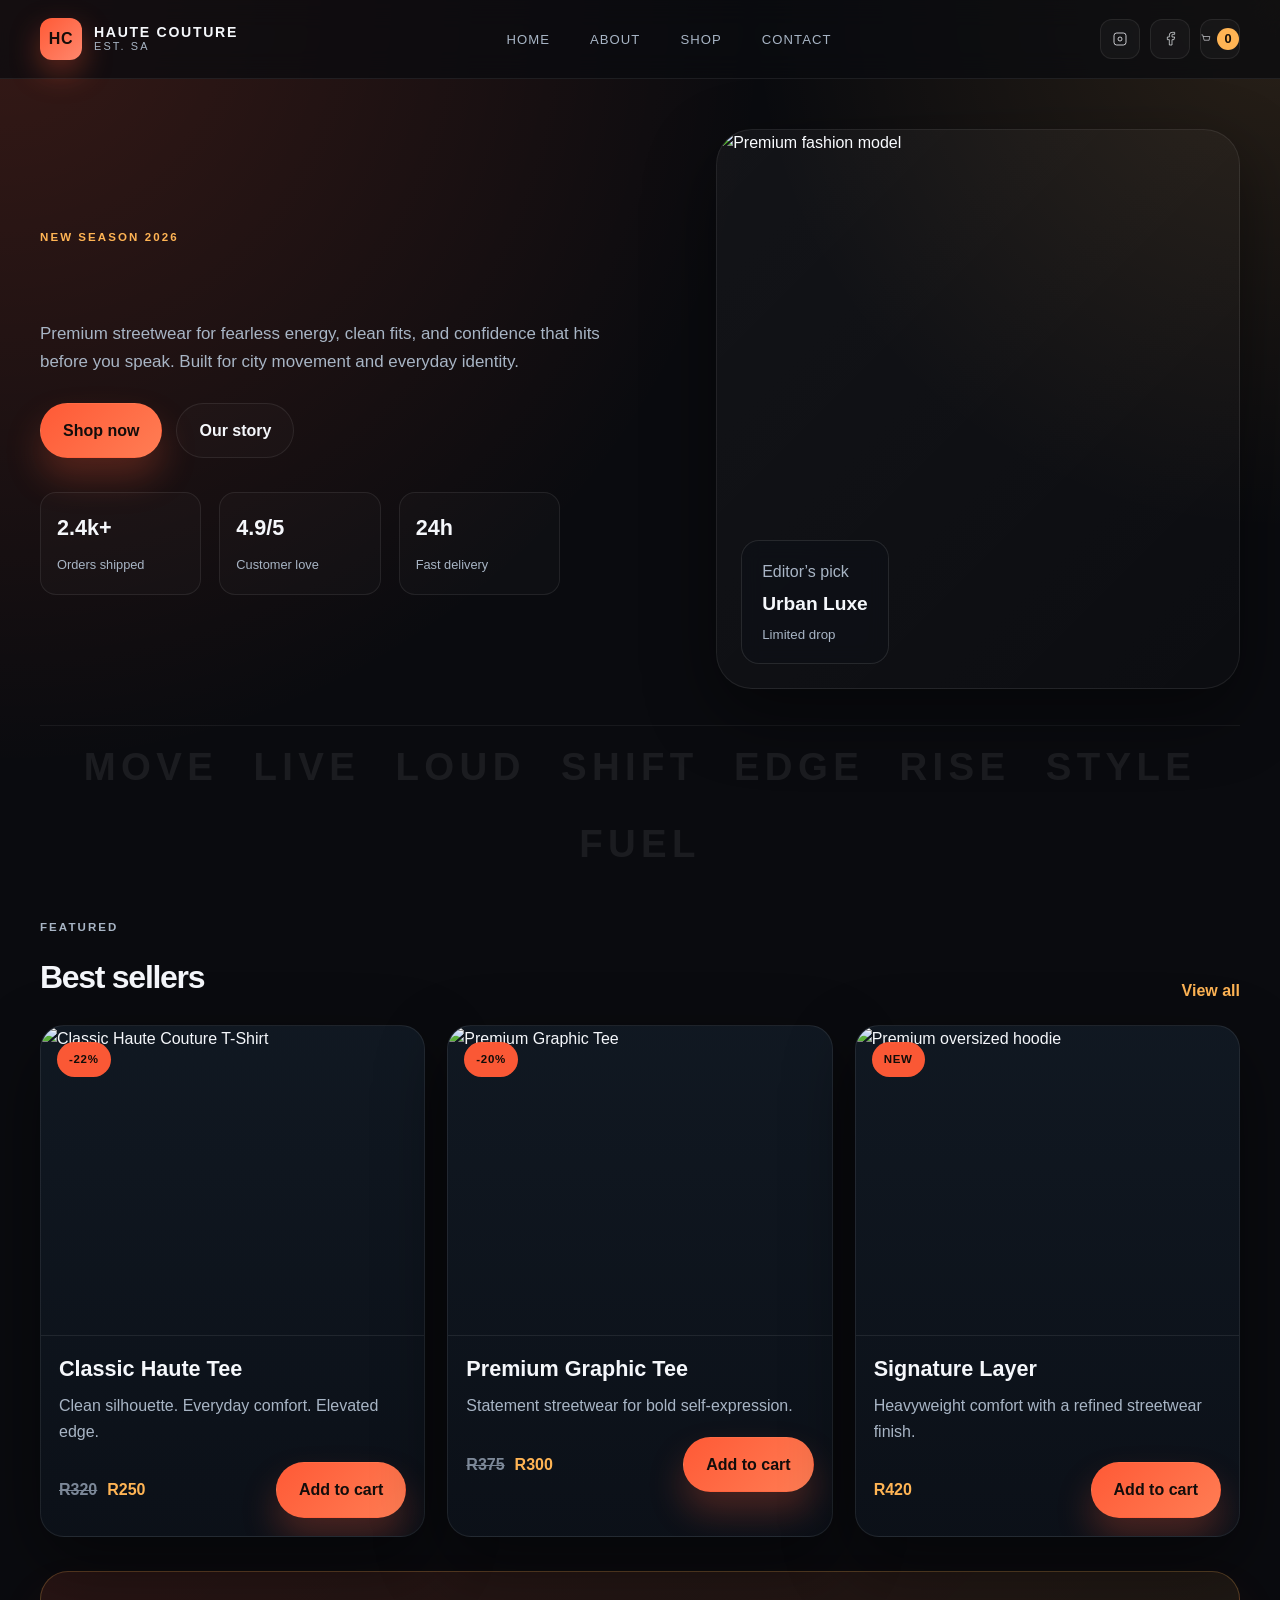
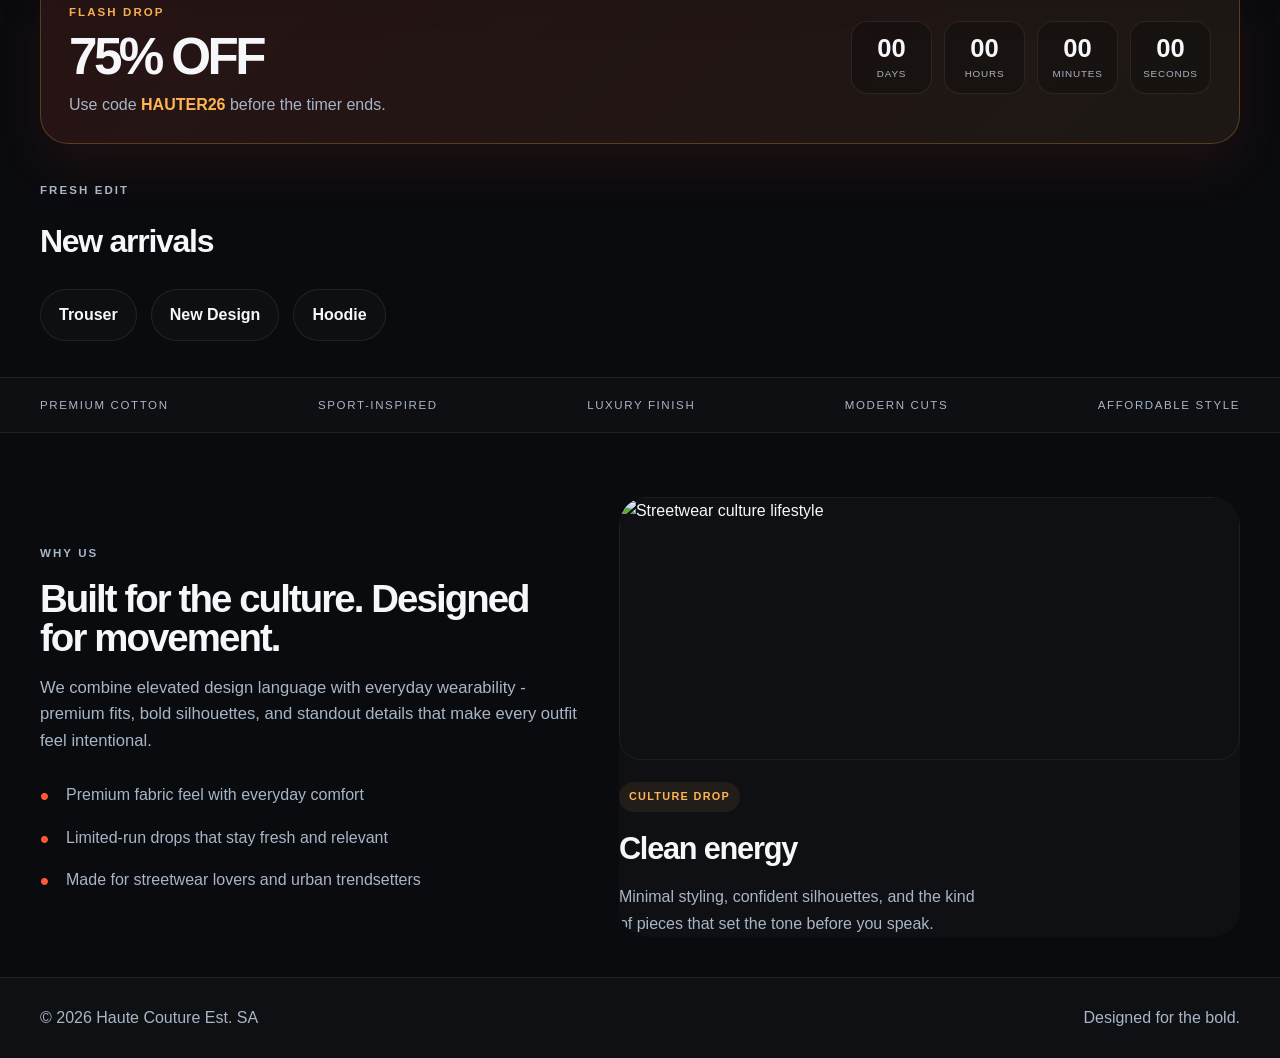
==== index.html @ 4fd44289 "Add files via upload" ====
<!DOCTYPE html>
<html lang="en">
<head>
    <meta charset="UTF-8">
    <meta name="viewport" content="width=device-width, initial-scale=1.0">
    <title>Haute Couture Est. SA | Premium Streetwear</title>
    <link rel="stylesheet" href="style.css">
</head>
<body>
    <header class="site-header">
        <div class="container header-row">
            <div class="logo-wrap" aria-label="Haute Couture Est SA home">
                <span class="logo-mark">HC</span>
                <div>
                    <strong>HAUTE COUTURE</strong>
                    <small>EST. SA</small>
                </div>
            </div>

            <nav class="main-nav" aria-label="Main navigation">
                <a href="index.html">Home</a>
                <a href="about.html">About</a>
                <a href="product.html">Shop</a>
                <a href="contact.html">Contact</a>
            </nav>

            <div class="nav-icons">
                <a class="icon-btn" href="#" aria-label="Instagram">
                    <svg viewBox="0 0 24 24" fill="none" xmlns="http://www.w3.org/2000/svg"><rect x="3" y="3" width="18" height="18" rx="4" stroke="currentColor" stroke-width="1.2"/><circle cx="12" cy="12" r="3" stroke="currentColor" stroke-width="1.2"/></svg>
                </a>
                <a class="icon-btn" href="#" aria-label="Facebook">
                    <svg viewBox="0 0 24 24" fill="none" xmlns="http://www.w3.org/2000/svg"><path d="M18 2h-3a4 4 0 0 0-4 4v3H8v4h3v8h4v-8h3l1-4h-4V6a1 1 0 0 1 1-1h3V2z" stroke="currentColor" stroke-width="1" fill="none"/></svg>
                </a>
                <a class="icon-btn" href="cart.html" id="cart-btn" aria-label="Cart">
                    <svg viewBox="0 0 24 24" fill="none" xmlns="http://www.w3.org/2000/svg"><path d="M6 6h15l-1.5 9h-12L4 2H2" stroke="currentColor" stroke-width="1.4" stroke-linecap="round" stroke-linejoin="round"/></svg>
                    <span id="cart-count">0</span>
                </a>
            </div>
        </div>
    </header>

    <main>
        <section class="hero container">
            <div class="hero-copy">
                <span class="eyebrow">NEW SEASON 2026</span>
                <h1 class="hero-headline" aria-live="polite">
                    <span id="hero-slogan" class="headline-slogan"></span>
                </h1>
                <p>
                    Premium streetwear for fearless energy, clean fits, and confidence that hits before you speak.
                    Built for city movement and everyday identity.
                </p>
                <div class="hero-actions">
                    <a class="primary-btn" href="product.html">Shop now</a>
                    <a class="secondary-btn" href="about.html">Our story</a>
                </div>
                <div class="hero-stats">
                    <div><strong>2.4k+</strong><span>Orders shipped</span></div>
                    <div><strong>4.9/5</strong><span>Customer love</span></div>
                    <div><strong>24h</strong><span>Fast delivery</span></div>
                </div>
            </div>

            <div class="hero-visual">
                <div class="floating-card">
                    <span>Editor’s pick</span>
                    <strong>Urban Luxe</strong>
                    <small>Limited drop</small>
                </div>
                <img src="images/nkuna.jpeg" alt="Premium fashion model">
            </div>
        </section>

        <section class="scroll-words container" aria-label="Brand movement words">
            <div class="scroll-words-track">
                <span>MOVE</span>
                <span>LIVE</span>
                <span>LOUD</span>
                <span>SHIFT</span>
                <span>EDGE</span>
                <span>RISE</span>
                <span>STYLE</span>
                <span>FUEL</span>
            </div>
        </section>

        <section class="container section-block">
            <div class="section-head">
                <div>
                    <span class="eyebrow muted">Featured</span>
                    <h2>Best sellers</h2>
                </div>
                <a href="product.html" class="text-link">View all</a>
            </div>

            <div class="product-grid">
                <article class="product-card">
                    <span class="product-badge">-22%</span>
                    <img src="images/deep.jpeg" alt="Classic Haute Couture T-Shirt">
                    <div class="product-info">
                        <h3>Classic Haute Tee</h3>
                        <p>Clean silhouette. Everyday comfort. Elevated edge.</p>
                        <div class="product-bottom">
                            <div class="price-wrap">
                                <span class="original">R320</span>
                                <span class="sale">R250</span>
                            </div>
                            <button class="btn add-to-cart" type="button" data-name="Classic T-Shirt" data-price="250" data-image="images/deep.jpeg">Add to cart</button>
                        </div>
                    </div>
                </article>

                <article class="product-card">
                    <span class="product-badge">-20%</span>
                    <img src="images/tshirt1.jpeg" alt="Premium Graphic Tee">
                    <div class="product-info">
                        <h3>Premium Graphic Tee</h3>
                        <p>Statement streetwear for bold self-expression.</p>
                        <div class="product-bottom">
                            <div class="price-wrap">
                                <span class="original">R375</span>
                                <span class="sale">R300</span>
                            </div>
                            <button class="btn add-to-cart" type="button" data-name="Premium Graphic Tee" data-price="300" data-image="images/tshirt1.jpeg">Add to cart</button>
                        </div>
                    </div>
                </article>

                <article class="product-card">
                    <span class="product-badge">New</span>
                    <img src="images/nkuna.jpeg" alt="Premium oversized hoodie">
                    <div class="product-info">
                        <h3>Signature Layer</h3>
                        <p>Heavyweight comfort with a refined streetwear finish.</p>
                        <div class="product-bottom">
                            <div class="price-wrap">
                                <span class="sale">R420</span>
                            </div>
                            <button class="btn add-to-cart" type="button" data-name="Signature Layer" data-price="420" data-image="images/nkuna.jpeg">Add to cart</button>
                        </div>
                    </div>
                </article>
            </div>
        </section>

        <section class="promo-banner container" aria-label="Flash sale promotion">
            <div class="promo-inner">
                <div class="promo-copy">
                    <span class="eyebrow promo-label">Flash drop</span>
                    <h2>75% OFF</h2>
                    <p>Use code <strong>HAUTER26</strong> before the timer ends.</p>
                </div>

                <div class="promo-timer" aria-live="polite">
                    <div><span id="promo-days">00</span><small>Days</small></div>
                    <div><span id="promo-hours">00</span><small>Hours</small></div>
                    <div><span id="promo-minutes">00</span><small>Minutes</small></div>
                    <div><span id="promo-seconds">00</span><small>Seconds</small></div>
                </div>
            </div>
        </section>

        <section class="container home-feature-section">
            <div class="section-head">
                <div>
                    <span class="eyebrow muted">Fresh edit</span>
                    <h2>New arrivals</h2>
                </div>
            </div>

            <div class="home-feature-list" aria-label="New collection products">
                <span>Trouser</span>
                <span>New Design</span>
                <span>Hoodie</span>
            </div>
        </section>

        <section class="brand-strip">
            <div class="container brand-strip-inner">
                <span>Premium cotton</span>
                <span>Sport-inspired</span>
                <span>Luxury finish</span>
                <span>Modern cuts</span>
                <span>Affordable style</span>
            </div>
        </section>

        <section class="container story-section">
            <div class="story-copy">
                <span class="eyebrow muted">Why us</span>
                <h2>Built for the culture. Designed for movement.</h2>
                <p>
                    We combine elevated design language with everyday wearability - premium fits, bold silhouettes,
                    and standout details that make every outfit feel intentional.
                </p>
                <ul class="feature-list">
                    <li>Premium fabric feel with everyday comfort</li>
                    <li>Limited-run drops that stay fresh and relevant</li>
                    <li>Made for streetwear lovers and urban trendsetters</li>
                </ul>
            </div>

            <div class="story-cards culture-slider" aria-live="polite">
                <div class="culture-slide active">
                    <div class="culture-image">
                        <img src="images/deep.jpeg" alt="Streetwear culture lifestyle">
                    </div>
                    <div class="culture-copy">
                        <span class="slide-tag">Culture drop</span>
                        <h3>Clean energy</h3>
                        <p>Minimal styling, confident silhouettes, and the kind of pieces that set the tone before you speak.</p>
                    </div>
                </div>

                <div class="culture-slide">
                    <div class="culture-image">
                        <img src="images/tshirt1.jpeg" alt="Modern fitted sportswear outfit">
                    </div>
                    <div class="culture-copy">
                        <span class="slide-tag">Movement</span>
                        <h3>Built to move</h3>
                        <p>Comfort-first fits created for the pace of city life, everyday routines, and late-night energy.</p>
                    </div>
                </div>

                <div class="culture-slide">
                    <div class="culture-image">
                        <img src="images/nkuna.jpeg" alt="Premium streetwear close-up">
                    </div>
                    <div class="culture-copy">
                        <span class="slide-tag">Luxury finish</span>
                        <h3>Made with intent</h3>
                        <p>Every detail is tuned for the people who want presence, quality, and standout style without compromise.</p>
                    </div>
                </div>
            </div>
        </section>
    </main>

    <footer class="site-footer">
        <div class="container footer-inner">
            <p>© 2026 Haute Couture Est. SA</p>
            <p>Designed for the bold.</p>
        </div>
    </footer>

    <script src="js/main.js"></script>
</body>
</html>
---- style.css ----
:root {
    --bg: #0a0b0f;
    --bg-soft: #121720;
    --panel: rgba(18, 23, 32, 0.92);
    --panel-strong: #171e2a;
    --card: #111923;
    --card-soft: #171f2c;
    --text: #f5f7fb;
    --muted: #a8b5c5;
    --accent: #ff5a36;
    --accent-2: #ffb454;
    --line: rgba(255, 255, 255, 0.08);
    --shadow: 0 25px 70px rgba(0, 0, 0, 0.45);
    --radius: 24px;
    --radius-sm: 16px;
}

* {
    box-sizing: border-box;
    margin: 0;
    padding: 0;
}

html {
    scroll-behavior: smooth;
}

body {
    font-family: "Segoe UI", Arial, sans-serif;
    background:
        radial-gradient(circle at top left, rgba(255, 90, 54, 0.18), transparent 26%),
        radial-gradient(circle at top right, rgba(255, 180, 84, 0.13), transparent 18%),
        var(--bg);
    color: var(--text);
    line-height: 1.6;
    overflow-x: hidden;
}

img {
    display: block;
    max-width: 100%;
}

a {
    color: inherit;
    text-decoration: none;
}

button, input, textarea, select {
    font: inherit;
}

.container {
    width: min(1200px, calc(100% - 32px));
    margin: 0 auto;
}

.site-header {
    position: sticky;
    top: 0;
    z-index: 10;
    background: rgba(10, 11, 15, 0.75);
    backdrop-filter: blur(14px);
    border-bottom: 1px solid var(--line);
}

.header-row {
    display: flex;
    align-items: center;
    justify-content: space-between;
    gap: 18px;
    min-height: 78px;
}

.logo-wrap {
    display: flex;
    align-items: center;
    gap: 12px;
}

.logo-mark {
    display: grid;
    place-items: center;
    width: 42px;
    height: 42px;
    border-radius: 12px;
    background: linear-gradient(135deg, var(--accent), #ff876d);
    color: #170d09;
    font-weight: 900;
    letter-spacing: 0.05em;
    box-shadow: 0 12px 30px rgba(255, 90, 54, 0.35);
}

.logo-wrap strong,
.logo-wrap small {
    display: block;
    line-height: 1.1;
}

.logo-wrap strong {
    font-size: 0.88rem;
    letter-spacing: 0.12em;
}

.logo-wrap small {
    color: var(--muted);
    font-size: 0.68rem;
    letter-spacing: 0.2em;
}

.main-nav {
    display: flex;
    align-items: center;
    gap: 12px;
    flex-wrap: wrap;
}

.main-nav a {
    padding: 10px 14px;
    font-size: 0.82rem;
    text-transform: uppercase;
    letter-spacing: 0.08em;
    color: var(--muted);
    transition: 0.2s ease;
}

.main-nav a:hover {
    color: var(--text);
    background: rgba(255, 255, 255, 0.03);
    border-radius: 999px;
}

.nav-icons {
    display: flex;
    align-items: center;
    gap: 10px;
}

.icon-btn {
    display: inline-flex;
    align-items: center;
    justify-content: center;
    width: 40px;
    height: 40px;
    border-radius: 12px;
    background: rgba(255, 255, 255, 0.03);
    border: 1px solid var(--line);
    color: var(--text);
    transition: transform 0.2s ease, border-color 0.2s ease;
}

.icon-btn svg {
    width: 16px;
    height: 16px;
}

.icon-btn:hover {
    border-color: rgba(255, 90, 54, 0.4);
    transform: translateY(-1px);
}

#cart-count {
    margin-left: 6px;
    font-weight: 800;
    font-size: 0.8rem;
    color: #120d0a;
    background: var(--accent-2);
    border-radius: 999px;
    min-width: 22px;
    height: 22px;
    display: inline-flex;
    align-items: center;
    justify-content: center;
    padding: 0 6px;
}

.hero {
    display: grid;
    grid-template-columns: 1.1fr 0.9fr;
    align-items: center;
    gap: 36px;
    padding-top: 50px;
    padding-bottom: 30px;
}

.eyebrow {
    display: inline-block;
    font-size: 0.72rem;
    letter-spacing: 0.18em;
    text-transform: uppercase;
    color: var(--accent-2);
    font-weight: 700;
    margin-bottom: 16px;
}

.hero-headline {
    margin-bottom: 20px;
}

.headline-slogan {
    display: inline-flex;
    flex-wrap: wrap;
    gap: 0.16em 0.28em;
    font-size: clamp(3rem, 4vw, 5rem);
    line-height: 0.9;
    letter-spacing: -0.06em;
}

.rotating-word {
    display: inline-block;
    opacity: 0;
    transform: rotate(7deg) translateY(16px);
    animation: headlineReveal 0.7s cubic-bezier(.2, .8, .2, 1) forwards;
}

.rotating-word:nth-child(2) {
    animation-delay: 0.08s;
}

.rotating-word:nth-child(3) {
    animation-delay: 0.16s;
}

.word-vivid {
    color: var(--accent);
}

.word-bright {
    color: var(--text);
}

.word-warm {
    color: var(--accent-2);
}

.word-sky {
    color: #8ec5ff;
}

@keyframes headlineReveal {
    0% {
        opacity: 0;
        transform: rotate(10deg) translateY(18px) scale(0.96);
    }
    100% {
        opacity: 1;
        transform: rotate(0deg) translateY(0) scale(1);
    }
}

.hero-copy p {
    max-width: 560px;
    color: var(--muted);
    font-size: 1.06rem;
}

.hero-actions {
    display: flex;
    gap: 14px;
    flex-wrap: wrap;
    margin-top: 28px;
}

.primary-btn, .secondary-btn, .btn {
    display: inline-flex;
    align-items: center;
    justify-content: center;
    gap: 8px;
    padding: 14px 22px;
    font-weight: 800;
    border-radius: 999px;
    border: 1px solid transparent;
    transition: 0.2s ease;
    cursor: pointer;
}

.primary-btn, .btn {
    background: linear-gradient(135deg, var(--accent), #ff7d54);
    color: #130d0b;
    box-shadow: 0 20px 35px rgba(255, 90, 54, 0.25);
}

.primary-btn:hover, .btn:hover {
    transform: translateY(-1px);
    box-shadow: 0 24px 40px rgba(255, 90, 54, 0.32);
}

.secondary-btn {
    background: rgba(255, 255, 255, 0.02);
    border-color: var(--line);
    color: var(--text);
}

.secondary-btn:hover {
    border-color: rgba(255, 255, 255, 0.18);
}

.hero-stats {
    display: grid;
    grid-template-columns: repeat(3, minmax(0, 1fr));
    gap: 18px;
    margin-top: 34px;
    max-width: 520px;
}

.hero-stats div {
    background: rgba(255, 255, 255, 0.02);
    border: 1px solid var(--line);
    border-radius: var(--radius-sm);
    padding: 18px 16px;
}

.hero-stats strong {
    display: block;
    font-size: 1.35rem;
    margin-bottom: 5px;
}

.hero-stats span {
    color: var(--muted);
    font-size: 0.8rem;
}

.hero-visual {
    position: relative;
    min-height: 560px;
    border-radius: 36px;
    overflow: hidden;
    border: 1px solid var(--line);
    background: linear-gradient(135deg, rgba(255, 255, 255, 0.04), rgba(255, 255, 255, 0.01));
    box-shadow: var(--shadow);
}

.hero-visual img {
    width: 100%;
    height: 100%;
    object-fit: cover;
    filter: saturate(1.05) contrast(1.04);
}

.floating-card {
    position: absolute;
    left: 24px;
    bottom: 24px;
    z-index: 2;
    display: grid;
    gap: 4px;
    padding: 18px 20px;
    border-radius: 18px;
    background: rgba(14, 17, 22, 0.7);
    backdrop-filter: blur(10px);
    border: 1px solid rgba(255, 255, 255, 0.1);
}

.floating-card span,
.floating-card small {
    color: var(--muted);
}

.floating-card strong {
    font-size: 1.2rem;
}

.scroll-words {
    padding-top: 6px;
    padding-bottom: 10px;
}

.scroll-words-track {
    display: flex;
    align-items: center;
    justify-content: center;
    flex-wrap: wrap;
    gap: 1rem 2.2rem;
    padding: 10px 0 0;
    border-top: 1px solid rgba(255, 255, 255, 0.06);
}

.scroll-words-track span {
    display: inline-block;
    font-size: clamp(1.7rem, 3vw, 3.6rem);
    font-weight: 900;
    letter-spacing: 0.14em;
    text-transform: uppercase;
    color: rgba(255, 255, 255, 0.18);
    transform: translateY(var(--shift, 0px)) rotate(var(--angle, 0deg));
    transition: transform 0.2s ease, color 0.2s ease, opacity 0.2s ease;
    opacity: 0.4;
}

.scroll-words-track span.is-active {
    color: var(--accent-2);
    opacity: 1;
}

.promo-banner {
    padding-top: 24px;
}

.promo-inner {
    display: flex;
    align-items: center;
    justify-content: space-between;
    gap: 22px;
    padding: 26px 28px;
    border: 1px solid rgba(255, 180, 84, 0.25);
    border-radius: 28px;
    background: linear-gradient(135deg, rgba(255, 90, 54, 0.12), rgba(255, 180, 84, 0.08));
    box-shadow: 0 24px 50px rgba(255, 90, 54, 0.08);
}

.promo-label {
    margin-bottom: 12px;
}

.promo-copy {
    flex: 1;
}

.promo-copy h2 {
    font-size: clamp(2.2rem, 4vw, 4rem);
    letter-spacing: -0.07em;
    line-height: 0.95;
    margin-bottom: 10px;
}

.promo-copy p {
    color: var(--muted);
    font-size: 1rem;
}

.promo-copy strong {
    color: var(--accent-2);
}

.promo-timer {
    display: grid;
    grid-template-columns: repeat(4, minmax(62px, 1fr));
    gap: 12px;
    min-width: min(100%, 360px);
}

.promo-timer div {
    display: grid;
    gap: 4px;
    justify-items: center;
    padding: 14px 10px 12px;
    border-radius: 16px;
    border: 1px solid rgba(255, 255, 255, 0.08);
    background: rgba(10, 11, 15, 0.32);
}

.promo-timer span {
    font-size: clamp(1.6rem, 2vw, 2.4rem);
    font-weight: 900;
    line-height: 1;
}

.promo-timer small {
    color: var(--muted);
    text-transform: uppercase;
    letter-spacing: 0.08em;
    font-size: 0.62rem;
}

.home-feature-section {
    padding-top: 32px;
    padding-bottom: 10px;
}

.home-feature-list {
    display: flex;
    flex-wrap: wrap;
    gap: 14px;
}

.home-feature-list span {
    display: inline-flex;
    align-items: center;
    justify-content: center;
    padding: 12px 18px;
    border-radius: 999px;
    border: 1px solid var(--line);
    background: rgba(255, 255, 255, 0.02);
    color: var(--text);
    font-weight: 700;
}

.section-block {
    padding-top: 28px;
    padding-bottom: 10px;
}

.section-head {
    display: flex;
    justify-content: space-between;
    align-items: end;
    gap: 18px;
    margin-bottom: 22px;
}

.section-head h2 {
    font-size: clamp(2rem, 2vw, 2.6rem);
    letter-spacing: -0.04em;
}

.text-link {
    color: var(--accent-2);
    font-weight: 700;
}

.product-grid {
    display: grid;
    grid-template-columns: repeat(3, minmax(0, 1fr));
    gap: 22px;
}

.product-card {
    position: relative;
    display: flex;
    flex-direction: column;
    gap: 16px;
    background: linear-gradient(180deg, rgba(17, 25, 35, 0.96), rgba(12, 17, 25, 0.96));
    border: 1px solid var(--line);
    border-radius: 24px;
    overflow: hidden;
    box-shadow: var(--shadow);
    transition: transform 0.18s ease, box-shadow 0.18s ease, border-color 0.18s ease;
    cursor: pointer;
}

.product-card:hover {
    border-color: rgba(255, 180, 84, 0.4);
    box-shadow: 0 28px 58px rgba(0, 0, 0, 0.52);
}

.product-card.is-shaking {
    animation: productShake 0.42s ease-in-out 1;
}

@keyframes productShake {
    0%, 100% { transform: translate3d(0, 0, 0) rotate(0deg); }
    20% { transform: translate3d(-2px, 1px, 0) rotate(-0.8deg); }
    40% { transform: translate3d(2px, -2px, 0) rotate(0.8deg); }
    60% { transform: translate3d(-1px, 2px, 0) rotate(-0.6deg); }
    80% { transform: translate3d(1px, -1px, 0) rotate(0.4deg); }
}

.product-card img {
    width: 100%;
    height: 310px;
    object-fit: cover;
    border-bottom: 1px solid var(--line);
    transition: transform 0.32s ease, filter 0.32s ease, opacity 0.32s ease;
    user-select: none;
}

.product-card img:hover {
    filter: saturate(1.18) contrast(1.06);
}

.product-card.is-expanded img {
    transform: scale(1.08);
}

.product-badge {
    position: absolute;
    top: 16px;
    left: 16px;
    padding: 8px 12px;
    border-radius: 999px;
    background: rgba(255, 90, 54, 0.98);
    color: #120d09;
    font-size: 0.72rem;
    font-weight: 900;
    letter-spacing: 0.06em;
    text-transform: uppercase;
}

.product-info {
    padding: 0 18px 18px;
}

.product-info h3 {
    font-size: 1.35rem;
    margin-bottom: 6px;
}

.product-info p {
    color: var(--muted);
    margin-bottom: 18px;
}

.product-bottom {
    display: flex;
    justify-content: space-between;
    align-items: center;
    gap: 12px;
}

.price-wrap {
    display: flex;
    align-items: center;
    gap: 10px;
    font-weight: 800;
}

.original {
    color: #7c8898;
    text-decoration: line-through;
}

.sale {
    color: var(--accent-2);
}

.brand-strip {
    margin-top: 26px;
    padding: 18px 0;
    border-top: 1px solid var(--line);
    border-bottom: 1px solid var(--line);
    background: rgba(255, 255, 255, 0.015);
}

.brand-strip-inner {
    display: flex;
    justify-content: space-between;
    gap: 20px;
    flex-wrap: wrap;
    color: var(--muted);
    text-transform: uppercase;
    letter-spacing: 0.14em;
    font-size: 0.72rem;
}

.story-section {
    display: grid;
    grid-template-columns: 1.02fr 1.18fr;
    gap: 42px;
    align-items: center;
    padding-top: 64px;
    padding-bottom: 40px;
}

.story-copy {
    max-width: 560px;
}

.image-lightbox {
    position: fixed;
    inset: 0;
    display: none;
    place-items: center;
    padding: 24px;
    background: rgba(5, 8, 12, 0.82);
    backdrop-filter: blur(10px);
    z-index: 120;
}

.image-lightbox.visible {
    display: grid;
}

.image-lightbox-inner {
    position: relative;
    display: grid;
    place-items: center;
    max-width: min(92vw, 1080px);
    max-height: 88vh;
}

.image-lightbox-inner img {
    max-width: 100%;
    max-height: 82vh;
    object-fit: contain;
    border-radius: 22px;
    border: 1px solid rgba(255, 255, 255, 0.12);
    box-shadow: 0 30px 80px rgba(0, 0, 0, 0.55);
    transform: scale(1.02);
}

.image-lightbox-close {
    position: absolute;
    top: -12px;
    right: -12px;
    width: 42px;
    height: 42px;
    border-radius: 50%;
    border: 1px solid rgba(255, 255, 255, 0.18);
    background: rgba(16, 19, 25, 0.9);
    color: var(--text);
    font-size: 1.25rem;
    cursor: pointer;
}

.story-copy h2 {
    font-size: clamp(2.3rem, 3vw, 3.6rem);
    line-height: 1.02;
    letter-spacing: -0.05em;
    margin-bottom: 18px;
}

.story-copy p {
    color: var(--muted);
    margin-bottom: 26px;
    font-size: 1.04rem;
}

.feature-list {
    list-style: none;
    display: grid;
    gap: 14px;
    color: var(--text);
}

.feature-list li {
    position: relative;
    padding: 0 0 0 26px;
    color: var(--muted);
    line-height: 1.8;
}

.feature-list li::before {
    content: "•";
    position: absolute;
    left: 0;
    top: 0;
    color: var(--accent);
    font-size: 1.6rem;
    line-height: 1.2;
}

.story-cards {
    position: relative;
    width: 100%;
    min-height: 440px;
    display: grid;
    align-items: stretch;
}

.culture-slider {
    position: relative;
    overflow: hidden;
    border-radius: 28px;
    background: transparent;
}

.culture-slide {
    position: absolute;
    inset: 0;
    opacity: 0;
    visibility: hidden;
    transform: translateX(32px);
    transition: opacity 0.55s ease, transform 0.55s ease, visibility 0.55s ease;
    display: grid;
    grid-template-rows: 1fr auto;
    border-radius: 28px;
    overflow: hidden;
    background: rgba(255, 255, 255, 0.02);
}

.culture-slide.active {
    opacity: 1;
    visibility: visible;
    transform: translateX(0);
}

.culture-image {
    min-height: 240px;
}

.culture-image img {
    width: 100%;
    height: 100%;
    min-height: 240px;
    object-fit: cover;
    border-radius: 22px;
    border: 1px solid rgba(255, 255, 255, 0.06);
}

.culture-copy {
    padding: 22px 0 0;
}

.slide-tag {
    display: inline-block;
    margin-bottom: 12px;
    padding: 6px 10px;
    border-radius: 999px;
    background: rgba(255, 180, 84, 0.08);
    color: var(--accent-2);
    text-transform: uppercase;
    letter-spacing: 0.12em;
    font-size: 0.68rem;
    font-weight: 800;
}

.culture-copy h3 {
    margin-bottom: 10px;
    font-size: clamp(1.7rem, 2.4vw, 2.2rem);
    letter-spacing: -0.04em;
}

.culture-copy p {
    color: var(--muted);
    max-width: 40ch;
    line-height: 1.7;
}

.site-footer {
    border-top: 1px solid var(--line);
    background: rgba(255, 255, 255, 0.02);
}

.footer-inner {
    display: flex;
    justify-content: space-between;
    align-items: center;
    gap: 12px;
    min-height: 80px;
    color: var(--muted);
}

/* Shared site styles for other pages */
header, main, footer {
    width: 100%;
}

.card {
    background: linear-gradient(180deg, rgba(17, 25, 35, 0.96), rgba(13, 18, 25, 0.96));
    border: 1px solid var(--line);
    border-radius: var(--radius);
    padding: 22px;
    box-shadow: var(--shadow);
}

.grid,
.about-grid,
.map-grid {
    display: grid;
    gap: 18px;
}

.about-item {
    display: flex;
    align-items: flex-start;
    gap: 18px;
}

.about-item img {
    width: 220px;
    height: 220px;
    object-fit: cover;
    border-radius: 18px;
}

.about-details h2 {
    margin-bottom: 10px;
}

.about-details p,
.about-details li,
.muted {
    color: var(--muted);
}

.store-table {
    width: 100%;
    border-collapse: collapse;
    margin-top: 20px;
    overflow: hidden;
    border-radius: 18px;
    background: rgba(255, 255, 255, 0.02);
}

.store-table th,
.store-table td {
    border-bottom: 1px solid var(--line);
    border-left: 1px solid var(--line);
    padding: 14px 12px;
    text-align: left;
}

.store-table th:first-child,
.store-table td:first-child {
    border-left: none;
}

.map-wrap {
    margin-top: 20px;
    border-radius: 20px;
    overflow: hidden;
    border: 1px solid var(--line);
}

.map-wrap iframe {
    width: 100%;
    height: 270px;
    border: 0;
    display: block;
}

input,
textarea,
select {
    width: 100%;
    padding: 12px 14px;
    border-radius: 12px;
    border: 1px solid var(--line);
    background: rgba(255, 255, 255, 0.02);
    color: var(--text);
}

label {
    display: inline-block;
    width: 100%;
    color: var(--muted);
    margin-bottom: 6px;
}

.checkout-form,
.cart-layout,
.summary-box,
.checkout-stack {
    display: grid;
    gap: 18px;
}

.checkout-stack {
    gap: 18px;
}

.cart-layout {
    grid-template-columns: 1.2fr 0.8fr;
    margin-top: 20px;
}

.checkout-stack {
    align-content: start;
}

.cart-item {
    display: flex;
    justify-content: space-between;
    align-items: center;
    gap: 12px;
    padding: 12px 14px;
    border-radius: 16px;
    background: rgba(255, 255, 255, 0.02);
    border: 1px solid var(--line);
}

.cart-item img {
    width: 42px;
    height: 42px;
    object-fit: cover;
    border-radius: 8px;
    flex-shrink: 0;
}

.cart-item-details {
    display: flex;
    align-items: center;
    gap: 10px;
}

.cart-item h4 {
    margin-bottom: 4px;
    font-size: 1rem;
}

.cart-item p {
    color: var(--accent-2);
    font-weight: 700;
}

.remove-item {
    background: transparent;
    color: var(--text);
    border: 1px solid var(--line);
    border-radius: 10px;
    padding: 8px 10px;
    cursor: pointer;
}

.summary-row {
    display: flex;
    justify-content: space-between;
    gap: 12px;
    padding: 10px 0;
    border-bottom: 1px solid var(--line);
    color: var(--muted);
}

.summary-row strong {
    color: var(--text);
}

.message {
    display: none;
    padding: 16px 18px;
    border-radius: 16px;
    margin-top: 12px;
    font-weight: 600;
}

.success-message {
    display: block;
    background: rgba(38, 201, 104, 0.12);
    color: #ddffe8;
    border: 1px solid rgba(38, 201, 104, 0.35);
}

.error-message {
    display: block;
    background: rgba(255, 90, 54, 0.12);
    color: #ffd9cf;
    border: 1px solid rgba(255, 90, 54, 0.35);
}

.payment-check {
    display: block;
    font-size: 2.3rem;
    line-height: 1;
    margin-bottom: 8px;
    color: #57df8a;
}

.order-summary {
    display: none;
    margin-top: 14px;
    padding: 14px 16px;
    border-radius: 14px;
    border: 1px solid var(--line);
    background: rgba(255, 255, 255, 0.02);
}

.order-summary.visible {
    display: block;
}

.order-summary h4 {
    margin-bottom: 8px;
}

.order-summary p {
    color: var(--muted);
    margin: 4px 0;
}

.empty-cart {
    color: var(--muted);
    padding: 10px 0;
}

@media (max-width: 980px) {
    .hero,
    .story-section,
    .cart-layout {
        grid-template-columns: 1fr;
    }

    .product-grid {
        grid-template-columns: repeat(2, minmax(0, 1fr));
    }
}

@media (max-width: 720px) {
    .header-row {
        flex-wrap: wrap;
        justify-content: center;
        padding: 18px 0;
    }

    .main-nav {
        justify-content: center;
    }

    .hero {
        padding-top: 26px;
    }

    .hero-stats {
        grid-template-columns: 1fr;
    }

    .product-grid {
        grid-template-columns: 1fr;
    }

    .section-head,
    .footer-inner {
        flex-direction: column;
        align-items: flex-start;
    }

    .brand-strip-inner {
        justify-content: center;
    }

    .about-item {
        flex-direction: column;
    }

    .about-item img {
        width: 100%;
        height: 280px;
    }
}

/* Cart and checkout styles */
.cart-layout {
    display: grid;
    grid-template-columns: 1fr;
    gap: 18px;
    margin-top: 20px;
}

.cart-layout > .card:first-child {
    position: sticky;
    top: 94px;
    align-self: start;
    max-height: 500px;
    overflow: hidden;
}

.cart-items {
    display: grid;
    gap: 12px;
    max-height: 380px;
    overflow-y: auto;
    padding-right: 4px;
}

.cart-item {
    display: flex;
    justify-content: space-between;
    align-items: center;
    gap: 12px;
    padding: 10px 12px;
    background: rgba(255, 255, 255, 0.02);
    border: 1px solid rgba(255, 255, 255, 0.05);
    border-radius: 10px;
}

.cart-item img {
    width: 42px;
    height: 42px;
    object-fit: cover;
    border-radius: 8px;
    flex-shrink: 0;
}

.cart-item h4 {
    margin-bottom: 4px;
    font-size: 1rem;
}

.cart-item p {
    margin: 0;
    color: var(--accent);
    font-weight: bold;
}

.cart-item-details {
    display: flex;
    align-items: center;
    gap: 10px;
}

.remove-item {
    background: transparent;
    color: var(--text);
    border: 1px solid rgba(255, 255, 255, 0.14);
    border-radius: 8px;
    padding: 8px 10px;
    cursor: pointer;
}

.summary-box {
    display: grid;
    gap: 12px;
}

.summary-row {
    display: flex;
    justify-content: space-between;
    gap: 12px;
    padding: 8px 0;
    border-bottom: 1px solid rgba(255, 255, 255, 0.08);
}

.summary-row strong {
    color: var(--text);
}

.checkout-form {
    display: grid;
    gap: 12px;
}

.form-grid {
    display: grid;
    grid-template-columns: 1fr;
    gap: 12px;
}

.form-grid label {
    display: grid;
    gap: 6px;
    color: var(--muted);
    font-size: 0.92rem;
}

.checkout-form input,
.checkout-form select,
.checkout-form textarea {
    background: rgba(255, 255, 255, 0.02);
    color: var(--text);
    border: 1px solid rgba(255, 255, 255, 0.08);
}

.message {
    display: none;
    padding: 12px 14px;
    border-radius: 10px;
    margin-top: 12px;
    font-weight: bold;
}

.success-message {
    display: block;
    background: rgba(30, 215, 96, 0.12);
    color: #d7ffe8;
    border: 1px solid rgba(30, 215, 96, 0.3);
}

.error-message {
    display: block;
    background: rgba(255, 107, 107, 0.12);
    color: #ffd9d9;
    border: 1px solid rgba(255, 107, 107, 0.25);
}

.payment-check {
    display: block;
    font-size: 2.6rem;
    line-height: 1;
    margin-bottom: 8px;
    color: #45e985;
}

.order-summary {
    margin-top: 14px;
    padding: 12px 14px;
    border-radius: 10px;
    background: rgba(255, 255, 255, 0.02);
    border: 1px solid rgba(255, 255, 255, 0.06);
    color: var(--text);
    display: none;
}

.order-summary.visible {
    display: block;
}

.order-summary h4 {
    margin-bottom: 6px;
}

.order-summary p {
    margin: 4px 0;
    color: var(--muted);
}

.empty-cart {
    color: var(--muted);
    padding: 14px 0;
}

@media (min-width: 768px) {
    .cart-layout {
        grid-template-columns: 1.4fr 1fr;
    }

    .form-grid {
        grid-template-columns: repeat(2, minmax(0, 1fr));
    }

    .form-grid .full-width {
        grid-column: 1 / -1;
    }
}
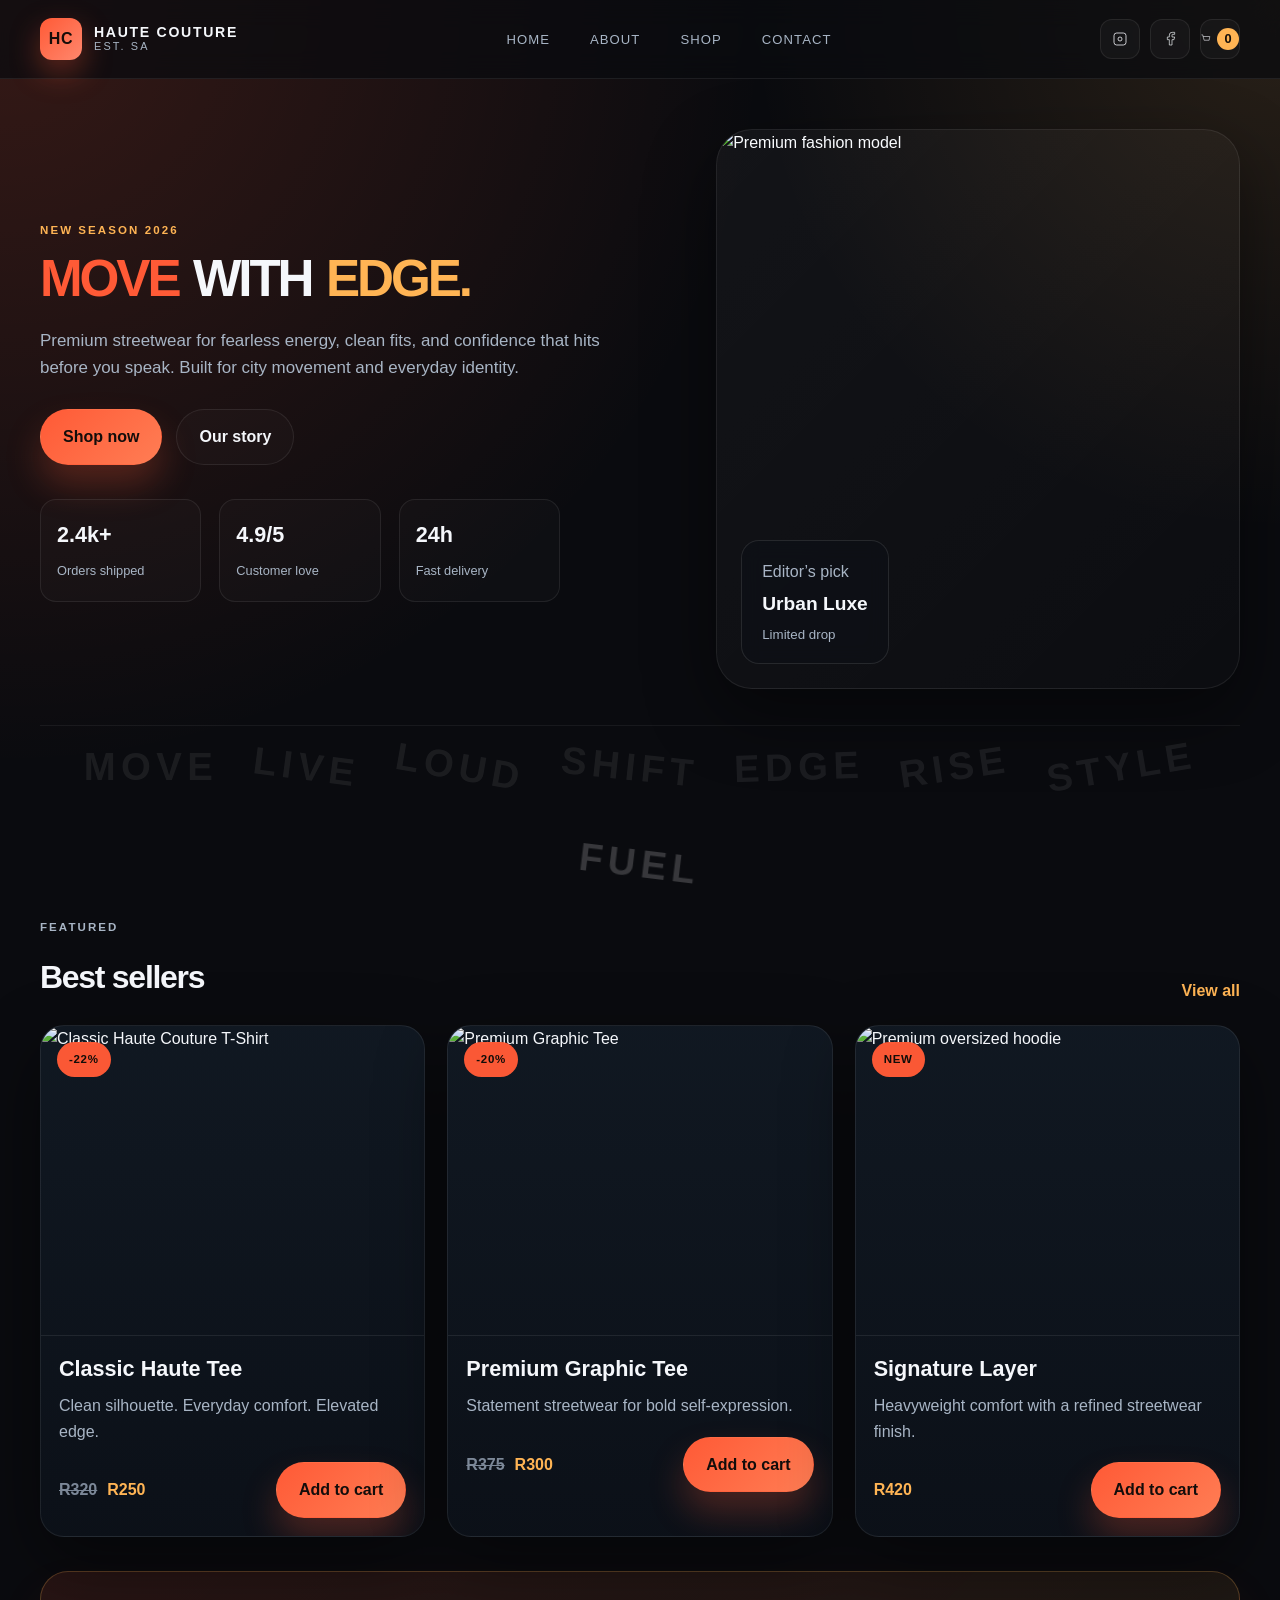
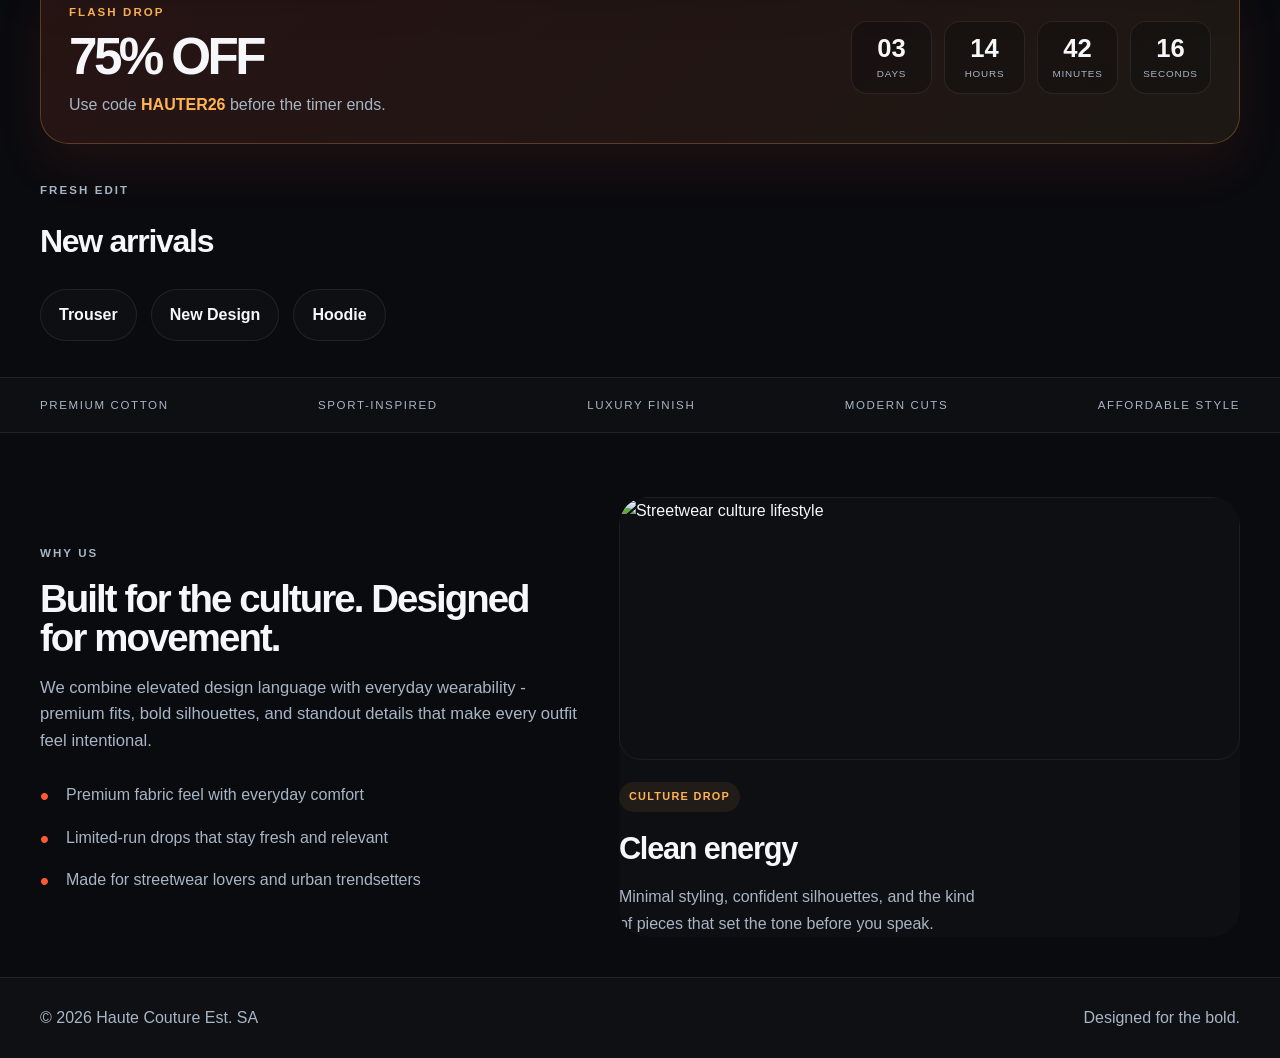
==== commit 1adcb301: "Fix HTML encoding issues in index.html" ====
--- a/index.html
+++ b/index.html
@@ -244,6 +244,6 @@
         </div>
     </footer>
 
-    <script src="js/main.js"></script>
+    <script src="main.js"></script>
 </body>
-</html>+</html>
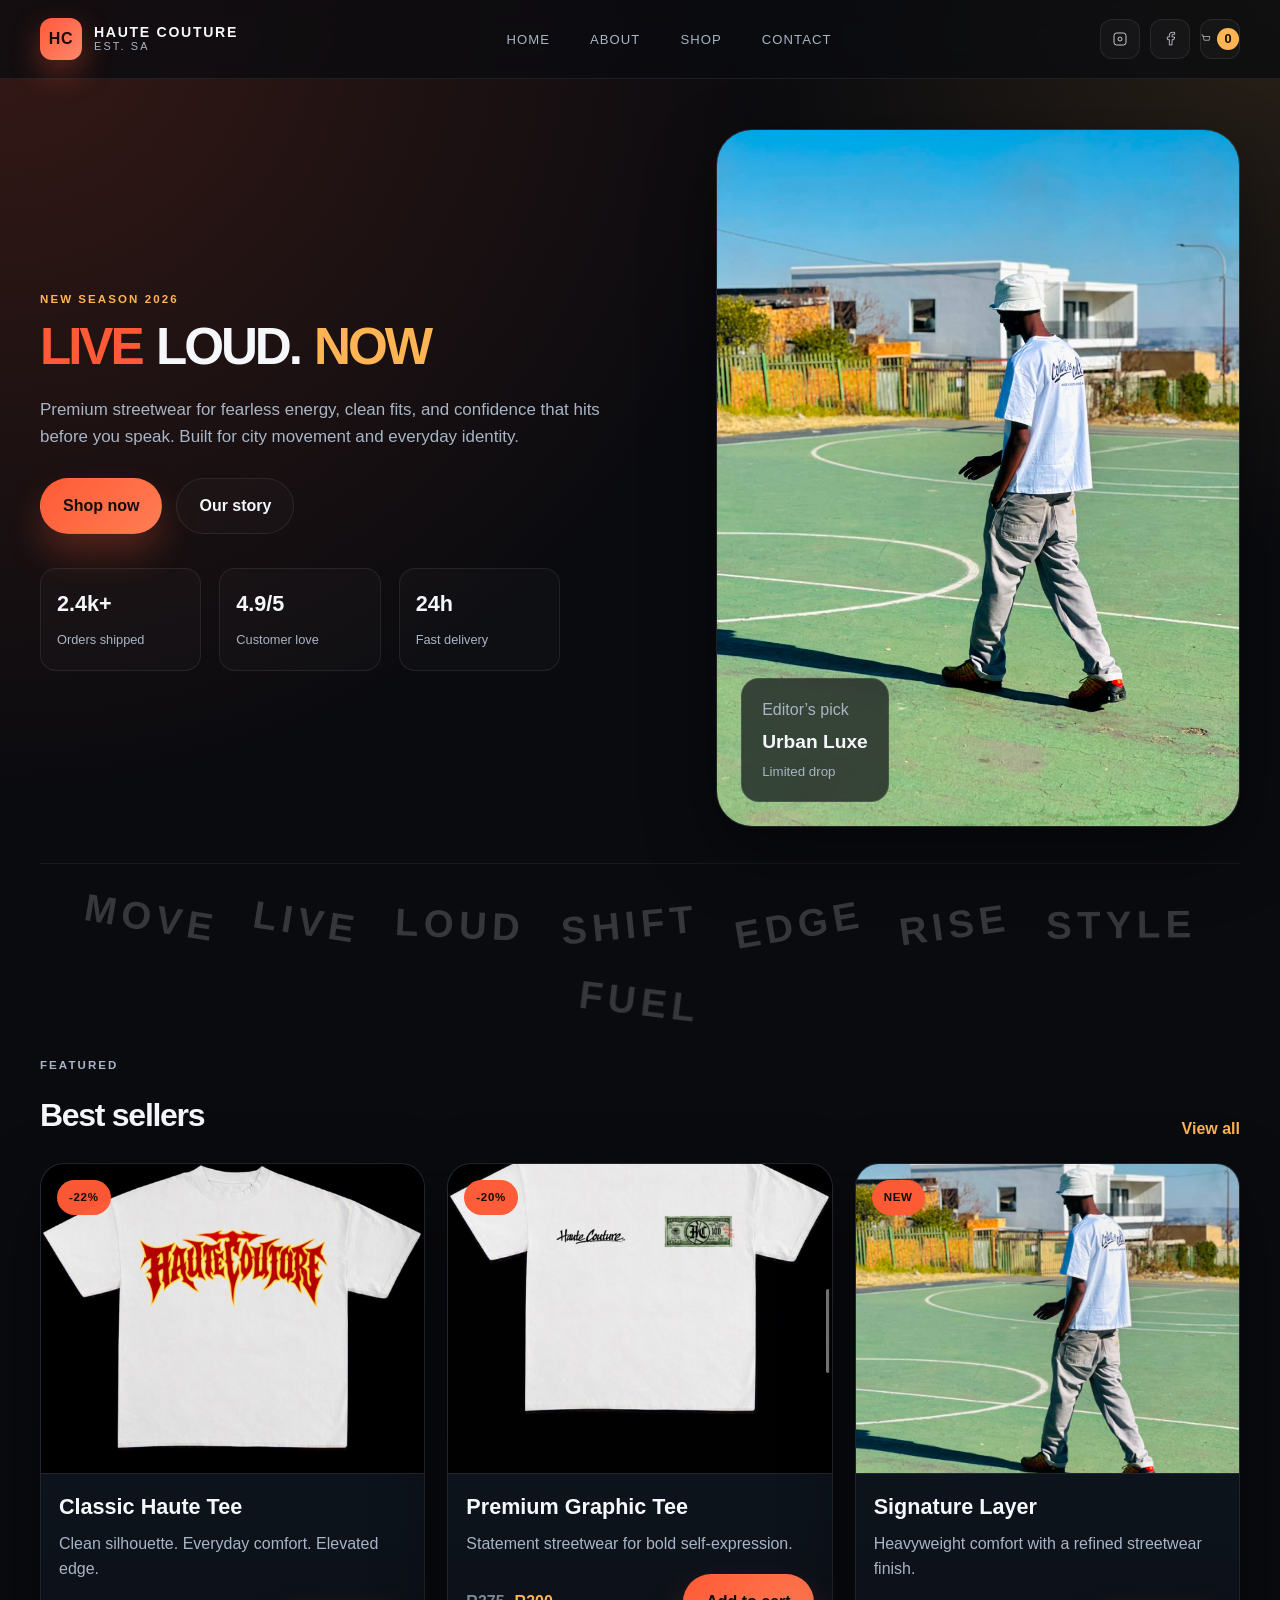
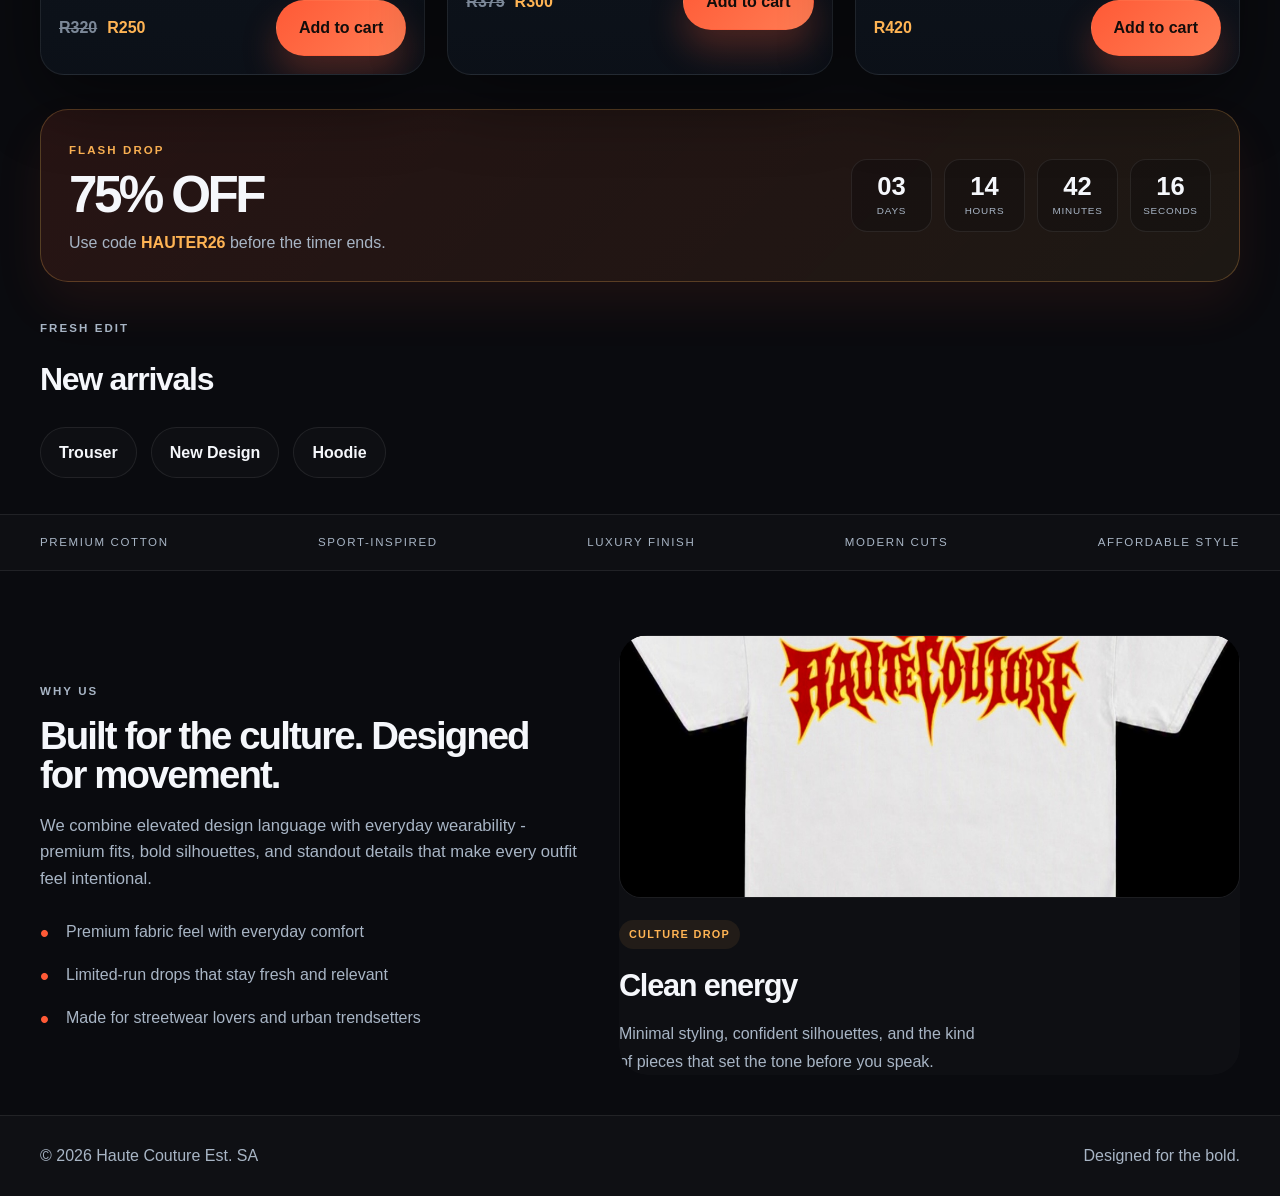
==== commit b7a7e673: "Add files via upload" ====
--- a/index.html
+++ b/index.html
@@ -67,7 +67,7 @@
                     <strong>Urban Luxe</strong>
                     <small>Limited drop</small>
                 </div>
-                <img src="images/nkuna.jpeg" alt="Premium fashion model">
+                <img src="nkuna.jpeg" alt="Premium fashion model">
             </div>
         </section>
 
@@ -96,7 +96,7 @@
             <div class="product-grid">
                 <article class="product-card">
                     <span class="product-badge">-22%</span>
-                    <img src="images/deep.jpeg" alt="Classic Haute Couture T-Shirt">
+                    <img src="deep.jpeg" alt="Classic Haute Couture T-Shirt">
                     <div class="product-info">
                         <h3>Classic Haute Tee</h3>
                         <p>Clean silhouette. Everyday comfort. Elevated edge.</p>
@@ -112,7 +112,7 @@
 
                 <article class="product-card">
                     <span class="product-badge">-20%</span>
-                    <img src="images/tshirt1.jpeg" alt="Premium Graphic Tee">
+                    <img src="tshirt1.jpeg" alt="Premium Graphic Tee">
                     <div class="product-info">
                         <h3>Premium Graphic Tee</h3>
                         <p>Statement streetwear for bold self-expression.</p>
@@ -128,7 +128,7 @@
 
                 <article class="product-card">
                     <span class="product-badge">New</span>
-                    <img src="images/nkuna.jpeg" alt="Premium oversized hoodie">
+                    <img src="nkuna.jpeg" alt="Premium oversized hoodie">
                     <div class="product-info">
                         <h3>Signature Layer</h3>
                         <p>Heavyweight comfort with a refined streetwear finish.</p>
@@ -203,7 +203,7 @@
             <div class="story-cards culture-slider" aria-live="polite">
                 <div class="culture-slide active">
                     <div class="culture-image">
-                        <img src="images/deep.jpeg" alt="Streetwear culture lifestyle">
+                        <img src="deep.jpeg" alt="Streetwear culture lifestyle">
                     </div>
                     <div class="culture-copy">
                         <span class="slide-tag">Culture drop</span>
@@ -214,7 +214,7 @@
 
                 <div class="culture-slide">
                     <div class="culture-image">
-                        <img src="images/tshirt1.jpeg" alt="Modern fitted sportswear outfit">
+                        <img src="tshirt1.jpeg" alt="Modern fitted sportswear outfit">
                     </div>
                     <div class="culture-copy">
                         <span class="slide-tag">Movement</span>
@@ -225,7 +225,7 @@
 
                 <div class="culture-slide">
                     <div class="culture-image">
-                        <img src="images/nkuna.jpeg" alt="Premium streetwear close-up">
+                        <img src="nkuna.jpeg" alt="Premium streetwear close-up">
                     </div>
                     <div class="culture-copy">
                         <span class="slide-tag">Luxury finish</span>
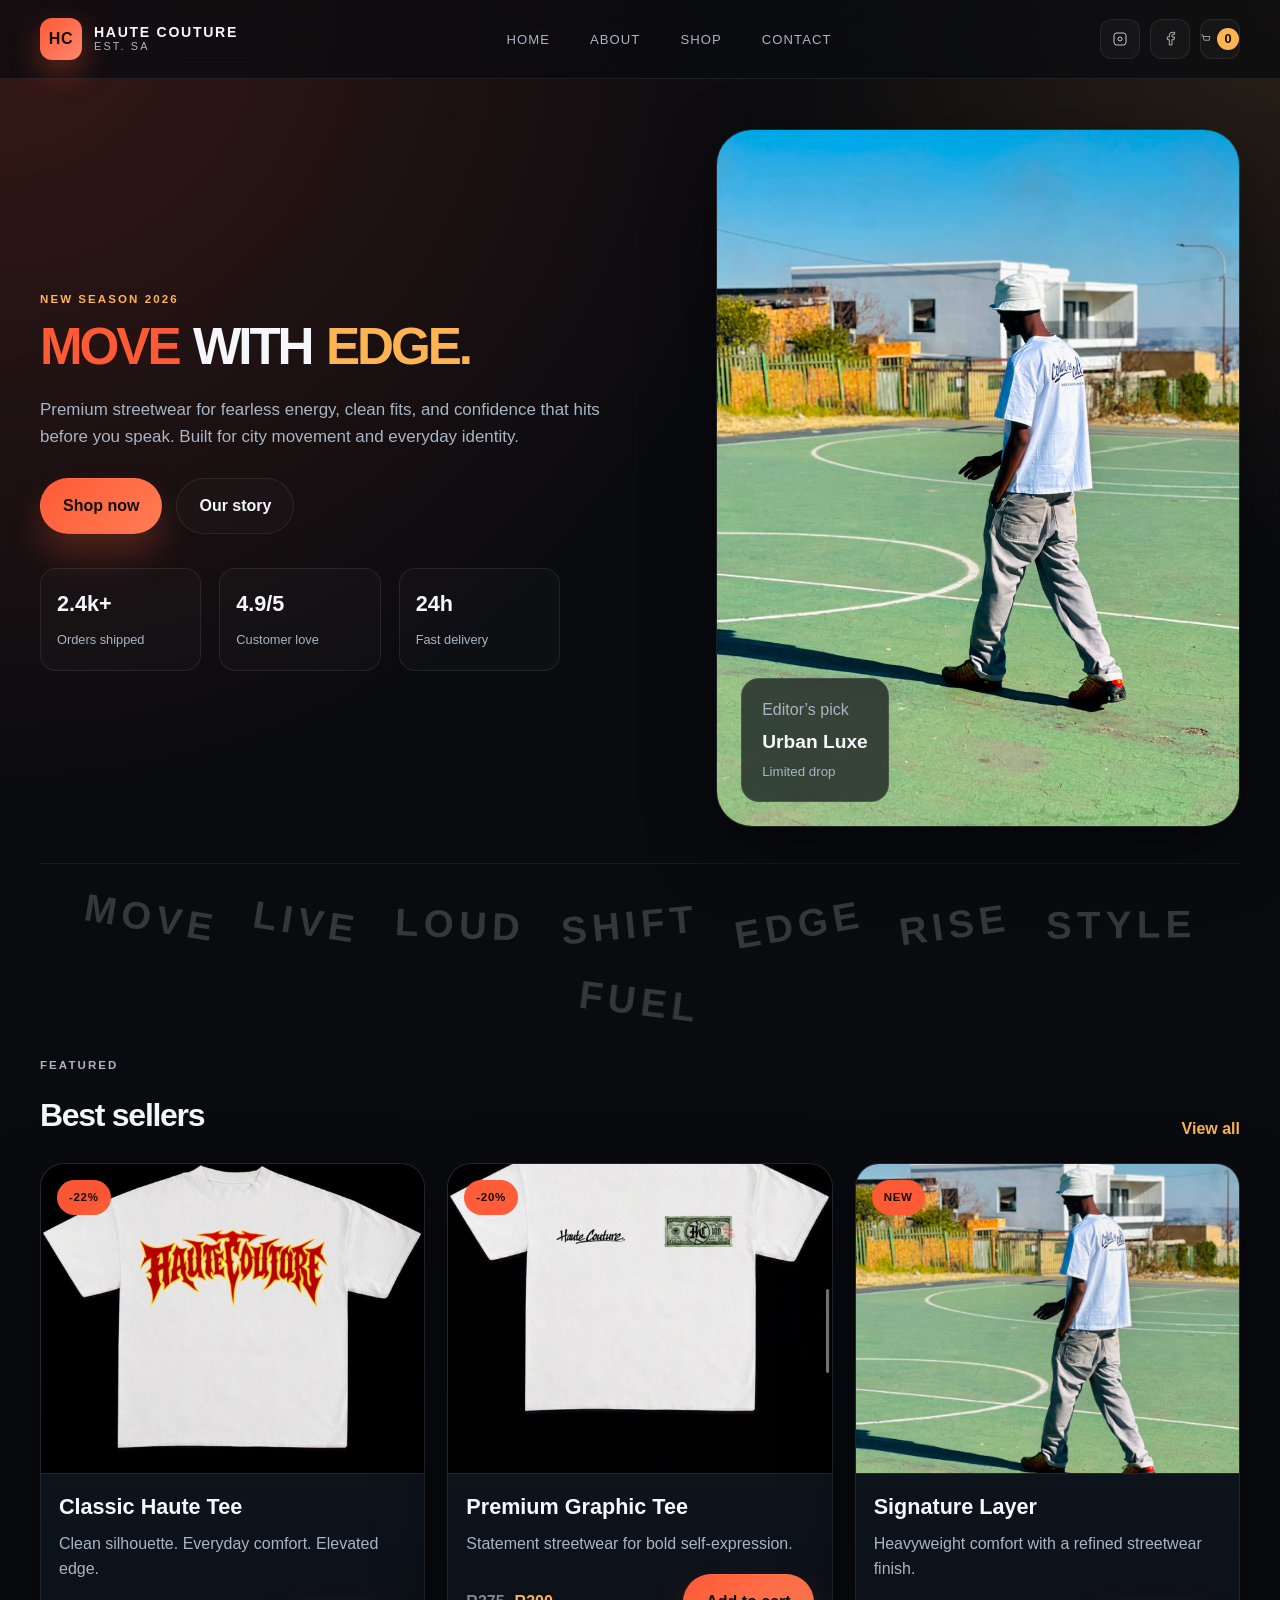
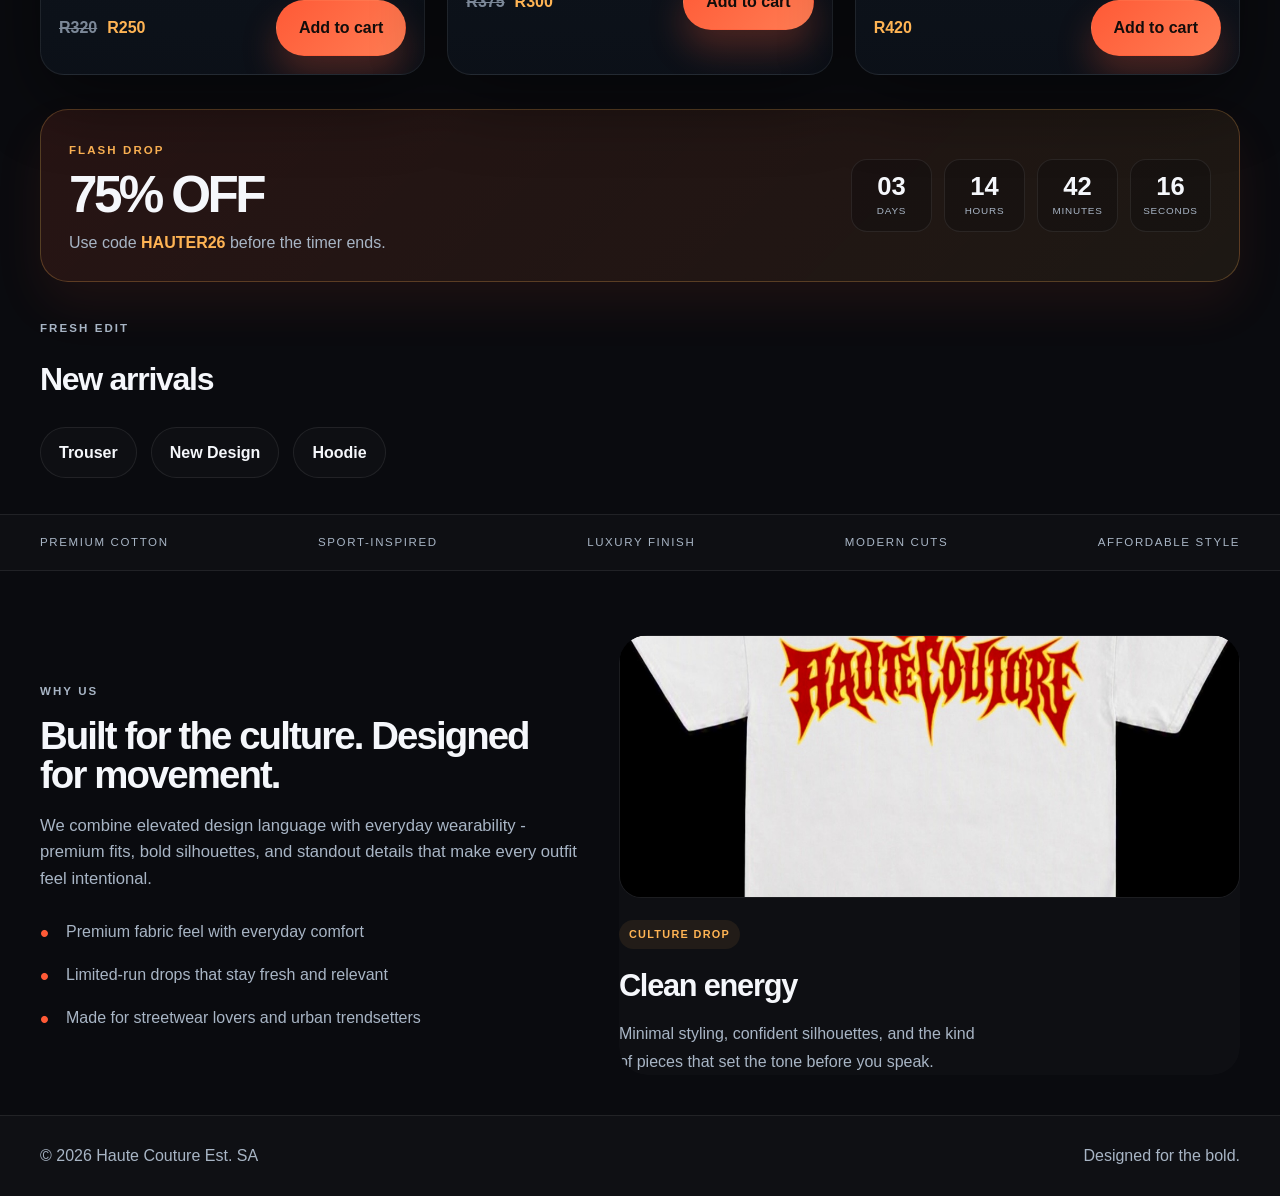
==== commit 49ab3a54: "Fix HTML encoding issues in index.html" ====
--- a/index.html
+++ b/index.html
@@ -105,7 +105,7 @@
                                 <span class="original">R320</span>
                                 <span class="sale">R250</span>
                             </div>
-                            <button class="btn add-to-cart" type="button" data-name="Classic T-Shirt" data-price="250" data-image="images/deep.jpeg">Add to cart</button>
+                            <button class="btn add-to-cart" type="button" data-name="Classic T-Shirt" data-price="250" data-image="deep.jpeg">Add to cart</button>
                         </div>
                     </div>
                 </article>
@@ -121,7 +121,7 @@
                                 <span class="original">R375</span>
                                 <span class="sale">R300</span>
                             </div>
-                            <button class="btn add-to-cart" type="button" data-name="Premium Graphic Tee" data-price="300" data-image="images/tshirt1.jpeg">Add to cart</button>
+                            <button class="btn add-to-cart" type="button" data-name="Premium Graphic Tee" data-price="300" data-image="tshirt1.jpeg">Add to cart</button>
                         </div>
                     </div>
                 </article>
@@ -136,7 +136,7 @@
                             <div class="price-wrap">
                                 <span class="sale">R420</span>
                             </div>
-                            <button class="btn add-to-cart" type="button" data-name="Signature Layer" data-price="420" data-image="images/nkuna.jpeg">Add to cart</button>
+                            <button class="btn add-to-cart" type="button" data-name="Signature Layer" data-price="420" data-image="nkuna.jpeg">Add to cart</button>
                         </div>
                     </div>
                 </article>
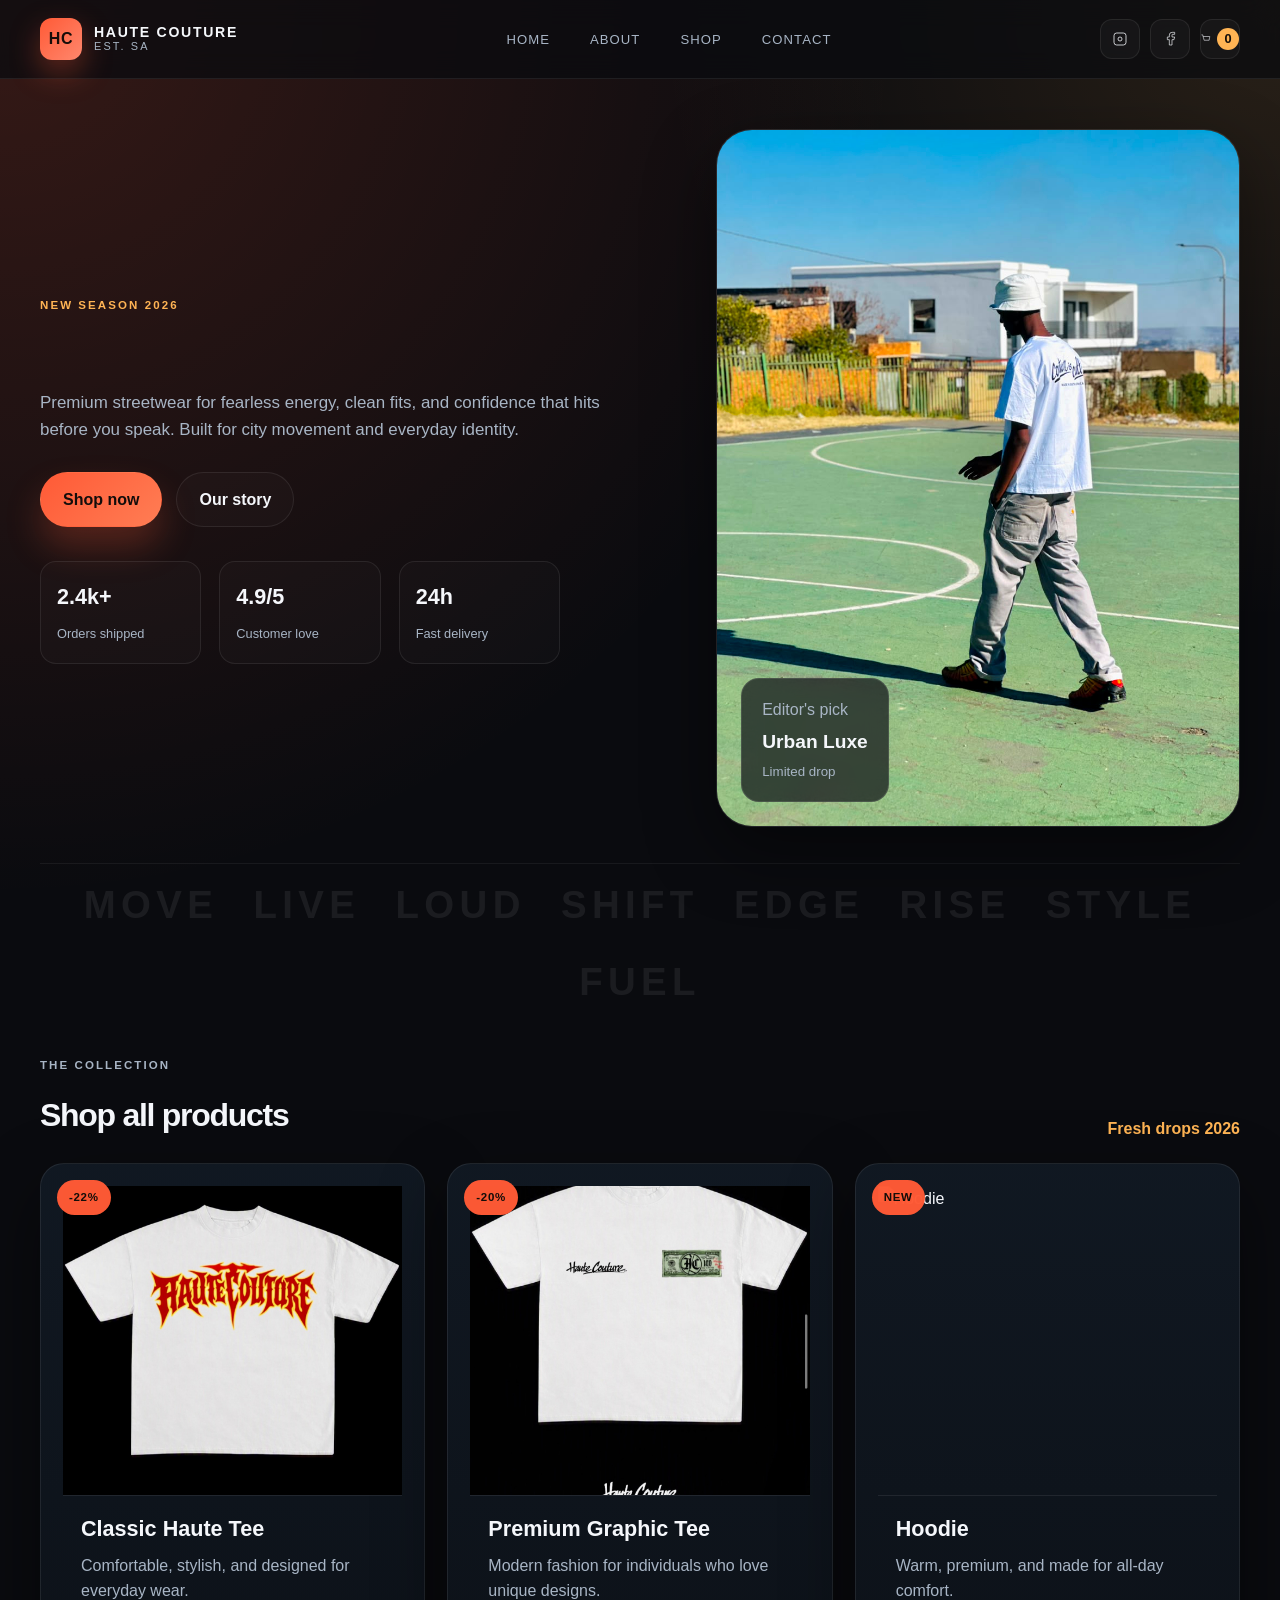
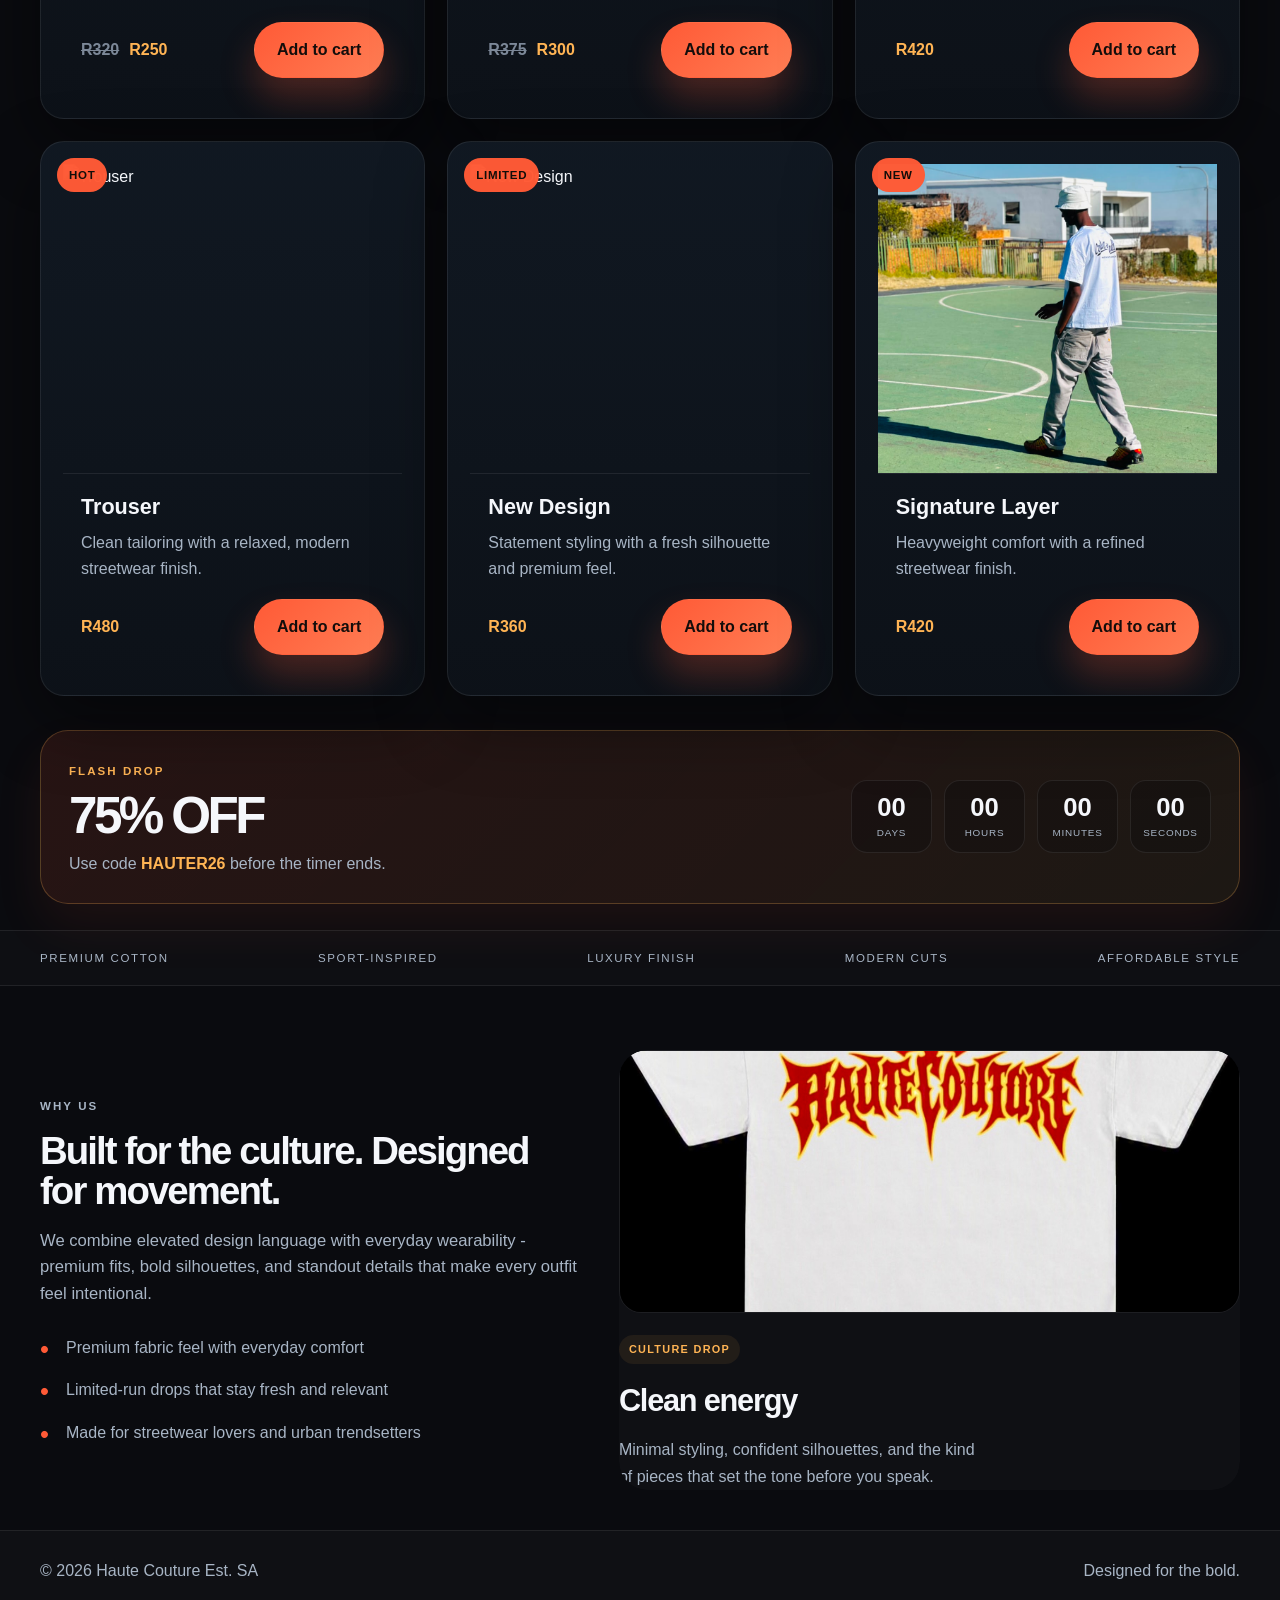
==== commit e10ca4f5: "Refactor HTML structure and update links" ====
--- a/index.html
+++ b/index.html
@@ -1,3 +1,4 @@
+
 <!DOCTYPE html>
 <html lang="en">
 <head>
@@ -7,8 +8,10 @@
     <link rel="stylesheet" href="style.css">
 </head>
 <body>
+
     <header class="site-header">
         <div class="container header-row">
+
             <div class="logo-wrap" aria-label="Haute Couture Est SA home">
                 <span class="logo-mark">HC</span>
                 <div>
@@ -20,57 +23,88 @@
             <nav class="main-nav" aria-label="Main navigation">
                 <a href="index.html">Home</a>
                 <a href="about.html">About</a>
-                <a href="product.html">Shop</a>
+                <a href="#shop">Shop</a>
                 <a href="contact.html">Contact</a>
             </nav>
 
             <div class="nav-icons">
                 <a class="icon-btn" href="#" aria-label="Instagram">
-                    <svg viewBox="0 0 24 24" fill="none" xmlns="http://www.w3.org/2000/svg"><rect x="3" y="3" width="18" height="18" rx="4" stroke="currentColor" stroke-width="1.2"/><circle cx="12" cy="12" r="3" stroke="currentColor" stroke-width="1.2"/></svg>
+                    <svg viewBox="0 0 24 24" fill="none" xmlns="http://www.w3.org/2000/svg">
+                        <rect x="3" y="3" width="18" height="18" rx="4" stroke="currentColor" stroke-width="1.2"/>
+                        <circle cx="12" cy="12" r="3" stroke="currentColor" stroke-width="1.2"/>
+                    </svg>
                 </a>
+
                 <a class="icon-btn" href="#" aria-label="Facebook">
-                    <svg viewBox="0 0 24 24" fill="none" xmlns="http://www.w3.org/2000/svg"><path d="M18 2h-3a4 4 0 0 0-4 4v3H8v4h3v8h4v-8h3l1-4h-4V6a1 1 0 0 1 1-1h3V2z" stroke="currentColor" stroke-width="1" fill="none"/></svg>
+                    <svg viewBox="0 0 24 24" fill="none" xmlns="http://www.w3.org/2000/svg">
+                        <path d="M18 2h-3a4 4 0 0 0-4 4v3H8v4h3v8h4v-8h3l1-4h-4V6a1 1 0 0 1 1-1h3V2z" stroke="currentColor" stroke-width="1" fill="none"/>
+                    </svg>
                 </a>
+
                 <a class="icon-btn" href="cart.html" id="cart-btn" aria-label="Cart">
-                    <svg viewBox="0 0 24 24" fill="none" xmlns="http://www.w3.org/2000/svg"><path d="M6 6h15l-1.5 9h-12L4 2H2" stroke="currentColor" stroke-width="1.4" stroke-linecap="round" stroke-linejoin="round"/></svg>
+                    <svg viewBox="0 0 24 24" fill="none" xmlns="http://www.w3.org/2000/svg">
+                        <path d="M6 6h15l-1.5 9h-12L4 2H2" stroke="currentColor" stroke-width="1.4" stroke-linecap="round" stroke-linejoin="round"/>
+                    </svg>
                     <span id="cart-count">0</span>
                 </a>
             </div>
+
         </div>
     </header>
 
     <main>
+
+        <!-- HERO SECTION -->
         <section class="hero container">
+
             <div class="hero-copy">
                 <span class="eyebrow">NEW SEASON 2026</span>
+
                 <h1 class="hero-headline" aria-live="polite">
                     <span id="hero-slogan" class="headline-slogan"></span>
                 </h1>
+
                 <p>
                     Premium streetwear for fearless energy, clean fits, and confidence that hits before you speak.
                     Built for city movement and everyday identity.
                 </p>
+
                 <div class="hero-actions">
-                    <a class="primary-btn" href="product.html">Shop now</a>
+                    <a class="primary-btn" href="#shop">Shop now</a>
                     <a class="secondary-btn" href="about.html">Our story</a>
                 </div>
+
                 <div class="hero-stats">
-                    <div><strong>2.4k+</strong><span>Orders shipped</span></div>
-                    <div><strong>4.9/5</strong><span>Customer love</span></div>
-                    <div><strong>24h</strong><span>Fast delivery</span></div>
+                    <div>
+                        <strong>2.4k+</strong>
+                        <span>Orders shipped</span>
+                    </div>
+
+                    <div>
+                        <strong>4.9/5</strong>
+                        <span>Customer love</span>
+                    </div>
+
+                    <div>
+                        <strong>24h</strong>
+                        <span>Fast delivery</span>
+                    </div>
                 </div>
             </div>
 
             <div class="hero-visual">
                 <div class="floating-card">
-                    <span>Editor’s pick</span>
+                    <span>Editor's pick</span>
                     <strong>Urban Luxe</strong>
                     <small>Limited drop</small>
                 </div>
+
                 <img src="nkuna.jpeg" alt="Premium fashion model">
             </div>
-        </section>
-
+
+        </section>
+
+        <!-- MOVING BRAND WORDS -->
         <section class="scroll-words container" aria-label="Brand movement words">
             <div class="scroll-words-track">
                 <span>MOVE</span>
@@ -84,67 +118,186 @@
             </div>
         </section>
 
-        <section class="container section-block">
+        <!-- COMPLETE PRODUCT COLLECTION -->
+        <section class="container section-block" id="shop">
+
             <div class="section-head">
                 <div>
-                    <span class="eyebrow muted">Featured</span>
-                    <h2>Best sellers</h2>
-                </div>
-                <a href="product.html" class="text-link">View all</a>
+                    <span class="eyebrow muted">The collection</span>
+                    <h2>Shop all products</h2>
+                </div>
+
+                <span class="text-link">Fresh drops 2026</span>
             </div>
 
             <div class="product-grid">
-                <article class="product-card">
+
+                <!-- PRODUCT 1 -->
+                <article class="product-card card">
                     <span class="product-badge">-22%</span>
-                    <img src="deep.jpeg" alt="Classic Haute Couture T-Shirt">
+
+                    <img src="deep.jpeg" alt="Classic Haute Tee">
+
                     <div class="product-info">
                         <h3>Classic Haute Tee</h3>
-                        <p>Clean silhouette. Everyday comfort. Elevated edge.</p>
+                        <p>Comfortable, stylish, and designed for everyday wear.</p>
+
                         <div class="product-bottom">
                             <div class="price-wrap">
                                 <span class="original">R320</span>
                                 <span class="sale">R250</span>
                             </div>
-                            <button class="btn add-to-cart" type="button" data-name="Classic T-Shirt" data-price="250" data-image="deep.jpeg">Add to cart</button>
-                        </div>
-                    </div>
-                </article>
-
-                <article class="product-card">
+
+                            <button class="btn add-to-cart"
+                                    type="button"
+                                    data-name="Classic T-Shirt"
+                                    data-price="250"
+                                    data-image="deep.jpeg">
+                                Add to cart
+                            </button>
+                        </div>
+                    </div>
+                </article>
+
+                <!-- PRODUCT 2 -->
+                <article class="product-card card">
                     <span class="product-badge">-20%</span>
+
                     <img src="tshirt1.jpeg" alt="Premium Graphic Tee">
+
                     <div class="product-info">
                         <h3>Premium Graphic Tee</h3>
-                        <p>Statement streetwear for bold self-expression.</p>
+                        <p>Modern fashion for individuals who love unique designs.</p>
+
                         <div class="product-bottom">
                             <div class="price-wrap">
                                 <span class="original">R375</span>
                                 <span class="sale">R300</span>
                             </div>
-                            <button class="btn add-to-cart" type="button" data-name="Premium Graphic Tee" data-price="300" data-image="tshirt1.jpeg">Add to cart</button>
-                        </div>
-                    </div>
-                </article>
-
-                <article class="product-card">
+
+                            <button class="btn add-to-cart"
+                                    type="button"
+                                    data-name="Premium Graphic Tee"
+                                    data-price="300"
+                                    data-image="tshirt1.jpeg">
+                                Add to cart
+                            </button>
+                        </div>
+                    </div>
+                </article>
+
+                <!-- PRODUCT 3 -->
+                <article class="product-card card">
                     <span class="product-badge">New</span>
-                    <img src="nkuna.jpeg" alt="Premium oversized hoodie">
+
+                    <img src="hoodie.jpeg" alt="Hoodie">
+
+                    <div class="product-info">
+                        <h3>Hoodie</h3>
+                        <p>Warm, premium, and made for all-day comfort.</p>
+
+                        <div class="product-bottom">
+                            <div class="price-wrap">
+                                <span class="sale">R420</span>
+                            </div>
+
+                            <button class="btn add-to-cart"
+                                    type="button"
+                                    data-name="Hoodie"
+                                    data-price="420"
+                                    data-image="hoodie.jpeg">
+                                Add to cart
+                            </button>
+                        </div>
+                    </div>
+                </article>
+
+                <!-- PRODUCT 4 -->
+                <article class="product-card card">
+                    <span class="product-badge">Hot</span>
+
+                    <img src="trouser.jpeg" alt="Trouser">
+
+                    <div class="product-info">
+                        <h3>Trouser</h3>
+                        <p>Clean tailoring with a relaxed, modern streetwear finish.</p>
+
+                        <div class="product-bottom">
+                            <div class="price-wrap">
+                                <span class="sale">R480</span>
+                            </div>
+
+                            <button class="btn add-to-cart"
+                                    type="button"
+                                    data-name="Trouser"
+                                    data-price="480"
+                                    data-image="trouser.jpeg">
+                                Add to cart
+                            </button>
+                        </div>
+                    </div>
+                </article>
+
+                <!-- PRODUCT 5 -->
+                <article class="product-card card">
+                    <span class="product-badge">Limited</span>
+
+                    <img src="new%20design.jpeg" alt="New Design">
+
+                    <div class="product-info">
+                        <h3>New Design</h3>
+                        <p>Statement styling with a fresh silhouette and premium feel.</p>
+
+                        <div class="product-bottom">
+                            <div class="price-wrap">
+                                <span class="sale">R360</span>
+                            </div>
+
+                            <button class="btn add-to-cart"
+                                    type="button"
+                                    data-name="New Design"
+                                    data-price="360"
+                                    data-image="new%20design.jpeg">
+                                Add to cart
+                            </button>
+                        </div>
+                    </div>
+                </article>
+
+                <!-- PRODUCT 6 -->
+                <article class="product-card card">
+                    <span class="product-badge">New</span>
+
+                    <img src="nkuna.jpeg" alt="Signature Layer">
+
                     <div class="product-info">
                         <h3>Signature Layer</h3>
                         <p>Heavyweight comfort with a refined streetwear finish.</p>
+
                         <div class="product-bottom">
                             <div class="price-wrap">
                                 <span class="sale">R420</span>
                             </div>
-                            <button class="btn add-to-cart" type="button" data-name="Signature Layer" data-price="420" data-image="nkuna.jpeg">Add to cart</button>
-                        </div>
-                    </div>
-                </article>
-            </div>
-        </section>
-
+
+                            <button class="btn add-to-cart"
+                                    type="button"
+                                    data-name="Signature Layer"
+                                    data-price="420"
+                                    data-image="nkuna.jpeg">
+                                Add to cart
+                            </button>
+                        </div>
+                    </div>
+                </article>
+
+            </div>
+        </section>
+
+        <!-- PROMOTIONAL BANNER -->
         <section class="promo-banner container" aria-label="Flash sale promotion">
+
             <div class="promo-inner">
+
                 <div class="promo-copy">
                     <span class="eyebrow promo-label">Flash drop</span>
                     <h2>75% OFF</h2>
@@ -152,29 +305,31 @@
                 </div>
 
                 <div class="promo-timer" aria-live="polite">
-                    <div><span id="promo-days">00</span><small>Days</small></div>
-                    <div><span id="promo-hours">00</span><small>Hours</small></div>
-                    <div><span id="promo-minutes">00</span><small>Minutes</small></div>
-                    <div><span id="promo-seconds">00</span><small>Seconds</small></div>
-                </div>
-            </div>
-        </section>
-
-        <section class="container home-feature-section">
-            <div class="section-head">
-                <div>
-                    <span class="eyebrow muted">Fresh edit</span>
-                    <h2>New arrivals</h2>
-                </div>
-            </div>
-
-            <div class="home-feature-list" aria-label="New collection products">
-                <span>Trouser</span>
-                <span>New Design</span>
-                <span>Hoodie</span>
-            </div>
-        </section>
-
+                    <div>
+                        <span id="promo-days">00</span>
+                        <small>Days</small>
+                    </div>
+
+                    <div>
+                        <span id="promo-hours">00</span>
+                        <small>Hours</small>
+                    </div>
+
+                    <div>
+                        <span id="promo-minutes">00</span>
+                        <small>Minutes</small>
+                    </div>
+
+                    <div>
+                        <span id="promo-seconds">00</span>
+                        <small>Seconds</small>
+                    </div>
+                </div>
+
+            </div>
+        </section>
+
+        <!-- BRAND STRIP -->
         <section class="brand-strip">
             <div class="container brand-strip-inner">
                 <span>Premium cotton</span>
@@ -185,14 +340,19 @@
             </div>
         </section>
 
+        <!-- BRAND STORY -->
         <section class="container story-section">
+
             <div class="story-copy">
                 <span class="eyebrow muted">Why us</span>
+
                 <h2>Built for the culture. Designed for movement.</h2>
+
                 <p>
                     We combine elevated design language with everyday wearability - premium fits, bold silhouettes,
                     and standout details that make every outfit feel intentional.
                 </p>
+
                 <ul class="feature-list">
                     <li>Premium fabric feel with everyday comfort</li>
                     <li>Limited-run drops that stay fresh and relevant</li>
@@ -201,10 +361,12 @@
             </div>
 
             <div class="story-cards culture-slider" aria-live="polite">
+
                 <div class="culture-slide active">
                     <div class="culture-image">
                         <img src="deep.jpeg" alt="Streetwear culture lifestyle">
                     </div>
+
                     <div class="culture-copy">
                         <span class="slide-tag">Culture drop</span>
                         <h3>Clean energy</h3>
@@ -216,6 +378,7 @@
                     <div class="culture-image">
                         <img src="tshirt1.jpeg" alt="Modern fitted sportswear outfit">
                     </div>
+
                     <div class="culture-copy">
                         <span class="slide-tag">Movement</span>
                         <h3>Built to move</h3>
@@ -227,16 +390,20 @@
                     <div class="culture-image">
                         <img src="nkuna.jpeg" alt="Premium streetwear close-up">
                     </div>
+
                     <div class="culture-copy">
                         <span class="slide-tag">Luxury finish</span>
                         <h3>Made with intent</h3>
                         <p>Every detail is tuned for the people who want presence, quality, and standout style without compromise.</p>
                     </div>
                 </div>
-            </div>
-        </section>
+
+            </div>
+        </section>
+
     </main>
 
+    <!-- FOOTER -->
     <footer class="site-footer">
         <div class="container footer-inner">
             <p>© 2026 Haute Couture Est. SA</p>
@@ -245,5 +412,6 @@
     </footer>
 
     <script src="main.js"></script>
+
 </body>
 </html>
--- a/style.css
+++ b/style.css
@@ -1290,4 +1290,133 @@
     .form-grid .full-width {
         grid-column: 1 / -1;
     }
-}+}
+/* =================================
+   MOBILE RESPONSIVENESS FIXES
+================================= */
+
+@media (max-width: 720px) {
+
+    /* Promotion banner */
+    .promo-inner {
+        flex-direction: column;
+        align-items: stretch;
+        gap: 24px;
+        padding: 22px 16px;
+    }
+
+    .promo-copy {
+        width: 100%;
+        min-width: 0;
+    }
+
+    .promo-copy h2 {
+        font-size: clamp(2rem, 10vw, 3rem);
+    }
+
+    .promo-copy p {
+        overflow-wrap: anywhere;
+        font-size: 0.9rem;
+    }
+
+    /* Countdown timer */
+    .promo-timer {
+        width: 100%;
+        min-width: 0;
+        grid-template-columns: repeat(2, minmax(0, 1fr));
+        gap: 10px;
+    }
+
+    .promo-timer div {
+        min-width: 0;
+        padding: 16px 8px;
+    }
+
+    .promo-timer span {
+        font-size: clamp(1.5rem, 7vw, 2rem);
+    }
+
+    .promo-timer small {
+        font-size: 0.65rem;
+        text-align: center;
+    }
+
+    /* Product buttons */
+    .product-bottom {
+        flex-wrap: wrap;
+    }
+
+    .product-bottom .btn {
+        max-width: 100%;
+    }
+
+    /* Navigation */
+    .main-nav {
+        gap: 4px;
+    }
+
+    .main-nav a {
+        padding: 8px;
+        font-size: 0.72rem;
+    }
+}
+
+@media (max-width: 380px) {
+    .container {
+        width: calc(100% - 24px);
+    }
+
+    .promo-inner {
+        padding: 18px 12px;
+    }
+
+    .product-info {
+        padding-left: 12px;
+        padding-right: 12px;
+    }
+}
+/* ==========================================
+   SHOPPING CART PRODUCT IMAGES
+========================================== */
+
+.cart-item-details {
+    display: flex;
+    align-items: center;
+    gap: 18px;
+}
+
+.cart-product-image {
+    width: 95px;
+    height: 110px;
+    object-fit: cover;
+    border-radius: 10px;
+    flex-shrink: 0;
+    display: block;
+}
+
+.cart-product-info {
+    display: flex;
+    flex-direction: column;
+    gap: 8px;
+}
+
+.cart-product-info h4 {
+    margin: 0;
+}
+
+.cart-product-info p {
+    margin: 0;
+}
+
+.cart-image-placeholder {
+    width: 95px;
+    height: 110px;
+    display: flex;
+    align-items: center;
+    justify-content: center;
+    background: #251b40;
+    color: #c2bad7;
+    border-radius: 10px;
+    font-size: 12px;
+    flex-shrink: 0;
+}
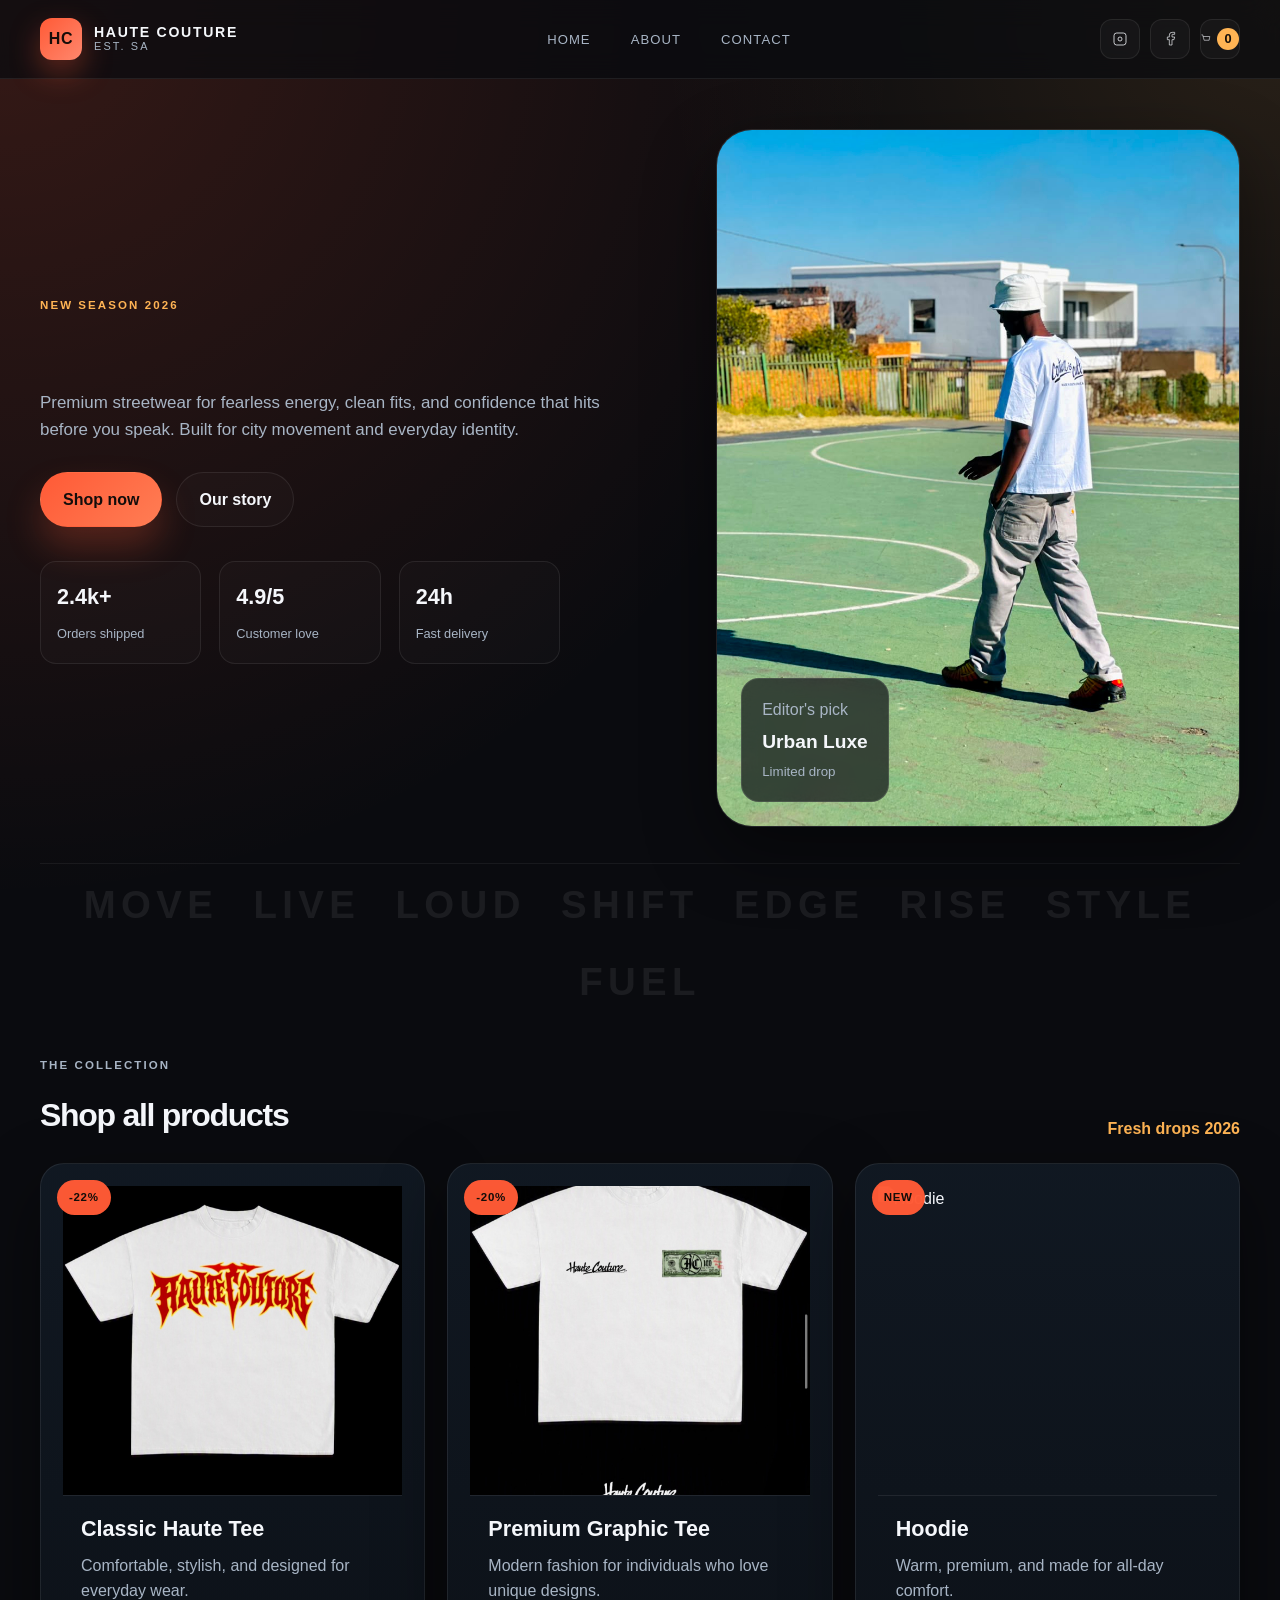
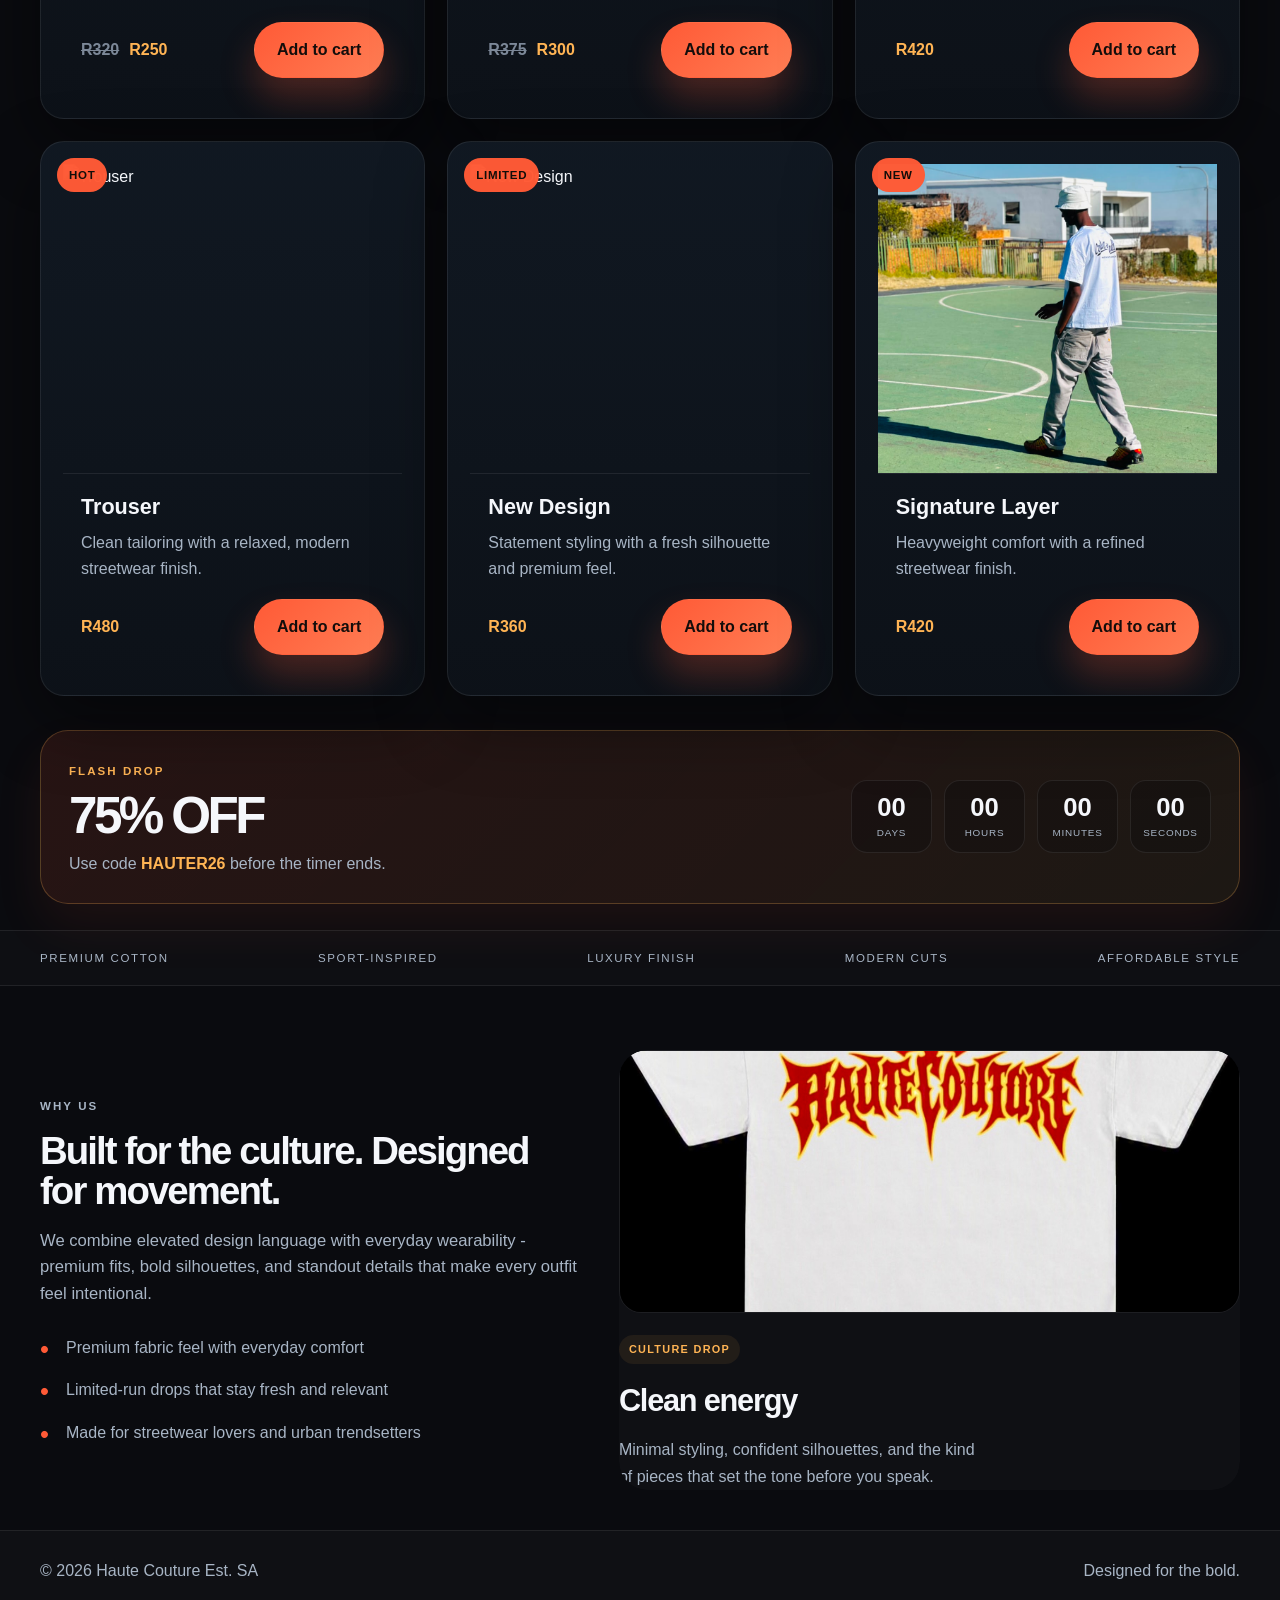
==== commit 6530d691: "Fix HTML structure and formatting" ====
--- a/index.html
+++ b/index.html
@@ -23,7 +23,6 @@
             <nav class="main-nav" aria-label="Main navigation">
                 <a href="index.html">Home</a>
                 <a href="about.html">About</a>
-                <a href="#shop">Shop</a>
                 <a href="contact.html">Contact</a>
             </nav>
 
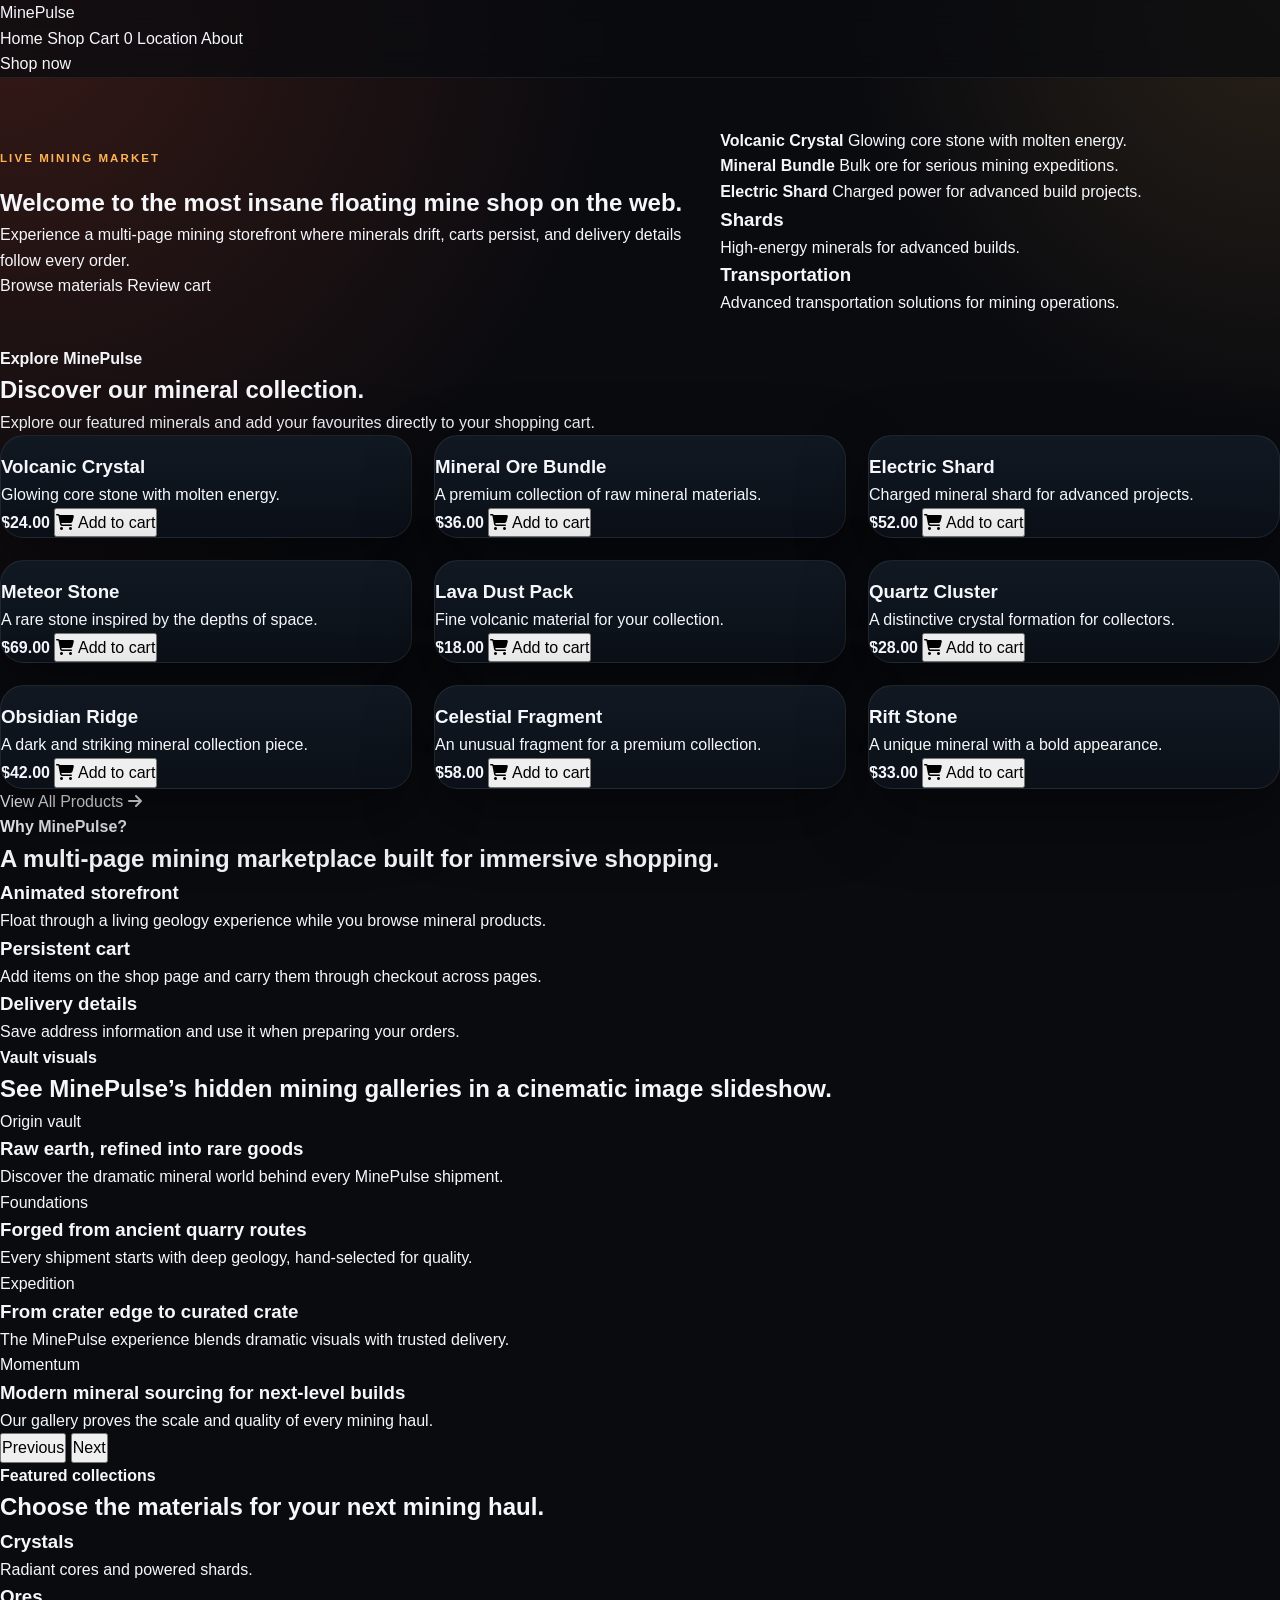
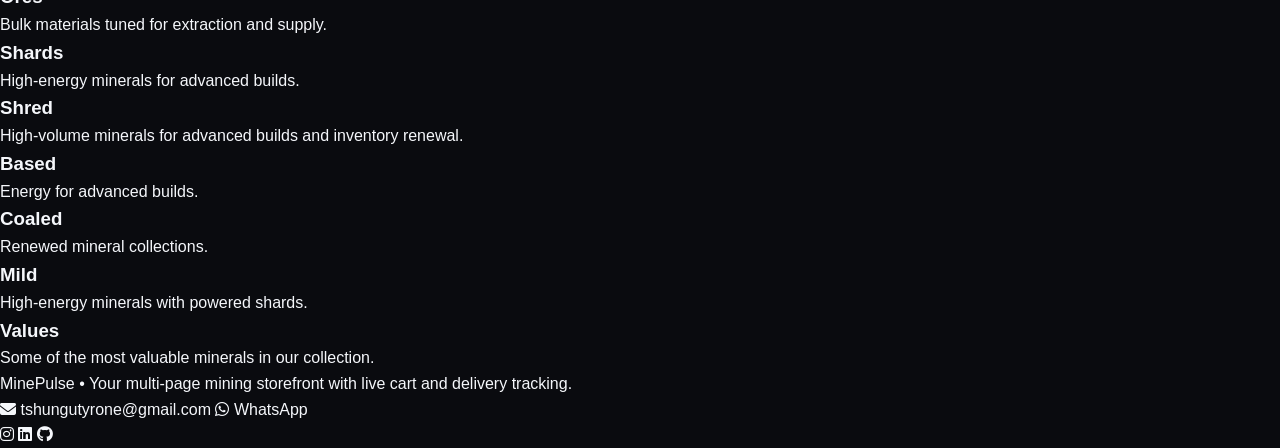
==== commit 51e1cd11: "Revamp index.html for MinePulse marketplace Replaced the original HTML structure with a new layout f" ====
--- a/index.html
+++ b/index.html
@@ -1,416 +1,435 @@
-
 <!DOCTYPE html>
 <html lang="en">
 <head>
-    <meta charset="UTF-8">
-    <meta name="viewport" content="width=device-width, initial-scale=1.0">
-    <title>Haute Couture Est. SA | Premium Streetwear</title>
-    <link rel="stylesheet" href="style.css">
+  <meta charset="UTF-8" />
+  <meta name="viewport" content="width=device-width, initial-scale=1.0" />
+  <title>MinePulse — Home</title>
+
+  <link rel="preconnect" href="https://fonts.googleapis.com" />
+  <link rel="preconnect" href="https://fonts.gstatic.com" crossorigin />
+  <link href="https://fonts.googleapis.com/css2?family=Inter:wght@400;500;600;700;800&display=swap" rel="stylesheet" />
+  <link rel="stylesheet" href="https://cdnjs.cloudflare.com/ajax/libs/font-awesome/6.4.0/css/all.min.css" />
+  <link rel="stylesheet" href="style.css" />
 </head>
-<body>
-
-    <header class="site-header">
-        <div class="container header-row">
-
-            <div class="logo-wrap" aria-label="Haute Couture Est SA home">
-                <span class="logo-mark">HC</span>
-                <div>
-                    <strong>HAUTE COUTURE</strong>
-                    <small>EST. SA</small>
-                </div>
+
+<body data-page="home">
+
+  <div class="scene">
+    <div class="scene__spark spark--one"></div>
+    <div class="scene__spark spark--two"></div>
+    <div class="scene__spark spark--three"></div>
+    <div class="scene__spark spark--four"></div>
+    <div class="scene__orb orb--one"></div>
+    <div class="scene__orb orb--two"></div>
+    <div class="scene__orb orb--three"></div>
+  </div>
+
+  <!-- HEADER -->
+  <header class="site-header">
+    <a class="brand" href="index.html">MinePulse</a>
+
+    <nav class="site-nav">
+      <a href="index.html">Home</a>
+      <a href="shop.html">Shop</a>
+      <a href="cart.html">Cart <span class="cart-count">0</span></a>
+      <a href="location.html">Location</a>
+      <a href="about.html">About</a>
+    </nav>
+
+    <a class="button button--secondary" href="shop.html">Shop now</a>
+  </header>
+
+  <main>
+
+    <!-- HERO SECTION -->
+    <section class="hero hero--home">
+      <div class="hero__copy">
+        <span class="eyebrow">Live Mining Market</span>
+
+        <h1>Welcome to the most insane floating mine shop on the web.</h1>
+
+        <p>
+          Experience a multi-page mining storefront where minerals drift,
+          carts persist, and delivery details follow every order.
+        </p>
+
+        <div class="hero__actions">
+          <a class="button button--primary" href="shop.html">Browse materials</a>
+          <a class="button button--secondary" href="cart.html">Review cart</a>
+        </div>
+      </div>
+
+      <div class="hero__preview">
+        <div class="preview-card preview-card--big">
+          <strong>Volcanic Crystal</strong>
+          <span>Glowing core stone with molten energy.</span>
+        </div>
+
+        <div class="preview-card preview-card--medium">
+          <strong>Mineral Bundle</strong>
+          <span>Bulk ore for serious mining expeditions.</span>
+        </div>
+
+        <div class="preview-card preview-card--small">
+          <strong>Electric Shard</strong>
+          <span>Charged power for advanced build projects.</span>
+        </div>
+
+        <div class="category-card">
+          <h3>Shards</h3>
+          <p>High-energy minerals for advanced builds.</p>
+        </div>
+
+        <div class="category-card">
+          <h3>Transportation</h3>
+          <p>Advanced transportation solutions for mining operations.</p>
+        </div>
+      </div>
+    </section>
+
+
+    <!-- ALL PRODUCTS SECTION -->
+    <section class="section section--products reveal">
+
+      <div class="section__heading">
+        <strong>Explore MinePulse</strong>
+        <h2>Discover our mineral collection.</h2>
+        <p>
+          Explore our featured minerals and add your favourites
+          directly to your shopping cart.
+        </p>
+      </div>
+
+      <div class="product-grid">
+
+        <!-- PRODUCT 1 -->
+        <article class="product-card" data-product-id="1">
+          <div class="product-image image--rock1"></div>
+
+          <div class="product-card__content">
+            <h3>Volcanic Crystal</h3>
+            <p>Glowing core stone with molten energy.</p>
+            <strong class="product-price">$24.00</strong>
+
+            <button class="button button--secondary add-to-cart" type="button">
+              <i class="fas fa-shopping-cart"></i> Add to cart
+            </button>
+          </div>
+        </article>
+
+        <!-- PRODUCT 2 -->
+        <article class="product-card" data-product-id="2">
+          <div class="product-image image--rock2"></div>
+
+          <div class="product-card__content">
+            <h3>Mineral Ore Bundle</h3>
+            <p>A premium collection of raw mineral materials.</p>
+            <strong class="product-price">$36.00</strong>
+
+            <button class="button button--secondary add-to-cart" type="button">
+              <i class="fas fa-shopping-cart"></i> Add to cart
+            </button>
+          </div>
+        </article>
+
+        <!-- PRODUCT 3 -->
+        <article class="product-card" data-product-id="3">
+          <div class="product-image image--rock3"></div>
+
+          <div class="product-card__content">
+            <h3>Electric Shard</h3>
+            <p>Charged mineral shard for advanced projects.</p>
+            <strong class="product-price">$52.00</strong>
+
+            <button class="button button--secondary add-to-cart" type="button">
+              <i class="fas fa-shopping-cart"></i> Add to cart
+            </button>
+          </div>
+        </article>
+
+        <!-- PRODUCT 4 -->
+        <article class="product-card" data-product-id="4">
+          <div class="product-image image--rock4"></div>
+
+          <div class="product-card__content">
+            <h3>Meteor Stone</h3>
+            <p>A rare stone inspired by the depths of space.</p>
+            <strong class="product-price">$69.00</strong>
+
+            <button class="button button--secondary add-to-cart" type="button">
+              <i class="fas fa-shopping-cart"></i> Add to cart
+            </button>
+          </div>
+        </article>
+
+        <!-- PRODUCT 5 -->
+        <article class="product-card" data-product-id="5">
+          <div class="product-image image--rock5"></div>
+
+          <div class="product-card__content">
+            <h3>Lava Dust Pack</h3>
+            <p>Fine volcanic material for your collection.</p>
+            <strong class="product-price">$18.00</strong>
+
+            <button class="button button--secondary add-to-cart" type="button">
+              <i class="fas fa-shopping-cart"></i> Add to cart
+            </button>
+          </div>
+        </article>
+
+        <!-- PRODUCT 6 -->
+        <article class="product-card" data-product-id="6">
+          <div class="product-image image--rock6"></div>
+
+          <div class="product-card__content">
+            <h3>Quartz Cluster</h3>
+            <p>A distinctive crystal formation for collectors.</p>
+            <strong class="product-price">$28.00</strong>
+
+            <button class="button button--secondary add-to-cart" type="button">
+              <i class="fas fa-shopping-cart"></i> Add to cart
+            </button>
+          </div>
+        </article>
+
+        <!-- PRODUCT 7 -->
+        <article class="product-card" data-product-id="7">
+          <div class="product-image image--rock7"></div>
+
+          <div class="product-card__content">
+            <h3>Obsidian Ridge</h3>
+            <p>A dark and striking mineral collection piece.</p>
+            <strong class="product-price">$42.00</strong>
+
+            <button class="button button--secondary add-to-cart" type="button">
+              <i class="fas fa-shopping-cart"></i> Add to cart
+            </button>
+          </div>
+        </article>
+
+        <!-- PRODUCT 8 -->
+        <article class="product-card" data-product-id="8">
+          <div class="product-image image--rock8"></div>
+
+          <div class="product-card__content">
+            <h3>Celestial Fragment</h3>
+            <p>An unusual fragment for a premium collection.</p>
+            <strong class="product-price">$58.00</strong>
+
+            <button class="button button--secondary add-to-cart" type="button">
+              <i class="fas fa-shopping-cart"></i> Add to cart
+            </button>
+          </div>
+        </article>
+
+        <!-- PRODUCT 9 -->
+        <article class="product-card" data-product-id="9">
+          <div class="product-image image--rock9"></div>
+
+          <div class="product-card__content">
+            <h3>Rift Stone</h3>
+            <p>A unique mineral with a bold appearance.</p>
+            <strong class="product-price">$33.00</strong>
+
+            <button class="button button--secondary add-to-cart" type="button">
+              <i class="fas fa-shopping-cart"></i> Add to cart
+            </button>
+          </div>
+        </article>
+
+      </div>
+
+      <div class="hero__actions">
+        <a class="button button--primary" href="shop.html">
+          View All Products <i class="fas fa-arrow-right"></i>
+        </a>
+      </div>
+
+    </section>
+
+
+    <!-- WHY MINEPULSE -->
+    <section class="section section--intro reveal">
+
+      <div class="section__heading">
+        <strong>Why MinePulse?</strong>
+        <h2>A multi-page mining marketplace built for immersive shopping.</h2>
+      </div>
+
+      <div class="feature-grid">
+
+        <div class="feature-card">
+          <h3>Animated storefront</h3>
+          <p>Float through a living geology experience while you browse mineral products.</p>
+        </div>
+
+        <div class="feature-card">
+          <h3>Persistent cart</h3>
+          <p>Add items on the shop page and carry them through checkout across pages.</p>
+        </div>
+
+        <div class="feature-card">
+          <h3>Delivery details</h3>
+          <p>Save address information and use it when preparing your orders.</p>
+        </div>
+
+      </div>
+    </section>
+
+
+    <!-- SLIDESHOW -->
+    <section class="section section--slider reveal">
+
+      <div class="section__heading">
+        <strong>Vault visuals</strong>
+        <h2>See MinePulse’s hidden mining galleries in a cinematic image slideshow.</h2>
+      </div>
+
+      <div class="gallery-slider">
+
+        <div class="slider-track">
+
+          <article class="slide-item active"
+            style="background-image: url('image/adriano-qCB_-fzt35s-unsplash.jpg');">
+
+            <div class="slide-copy">
+              <span>Origin vault</span>
+              <h3>Raw earth, refined into rare goods</h3>
+              <p>Discover the dramatic mineral world behind every MinePulse shipment.</p>
             </div>
-
-            <nav class="main-nav" aria-label="Main navigation">
-                <a href="index.html">Home</a>
-                <a href="about.html">About</a>
-                <a href="contact.html">Contact</a>
-            </nav>
-
-            <div class="nav-icons">
-                <a class="icon-btn" href="#" aria-label="Instagram">
-                    <svg viewBox="0 0 24 24" fill="none" xmlns="http://www.w3.org/2000/svg">
-                        <rect x="3" y="3" width="18" height="18" rx="4" stroke="currentColor" stroke-width="1.2"/>
-                        <circle cx="12" cy="12" r="3" stroke="currentColor" stroke-width="1.2"/>
-                    </svg>
-                </a>
-
-                <a class="icon-btn" href="#" aria-label="Facebook">
-                    <svg viewBox="0 0 24 24" fill="none" xmlns="http://www.w3.org/2000/svg">
-                        <path d="M18 2h-3a4 4 0 0 0-4 4v3H8v4h3v8h4v-8h3l1-4h-4V6a1 1 0 0 1 1-1h3V2z" stroke="currentColor" stroke-width="1" fill="none"/>
-                    </svg>
-                </a>
-
-                <a class="icon-btn" href="cart.html" id="cart-btn" aria-label="Cart">
-                    <svg viewBox="0 0 24 24" fill="none" xmlns="http://www.w3.org/2000/svg">
-                        <path d="M6 6h15l-1.5 9h-12L4 2H2" stroke="currentColor" stroke-width="1.4" stroke-linecap="round" stroke-linejoin="round"/>
-                    </svg>
-                    <span id="cart-count">0</span>
-                </a>
+          </article>
+
+          <article class="slide-item"
+            style="background-image: url('image/ben-ostrower-BM4FXbz2Xt0-unsplash.jpg');">
+
+            <div class="slide-copy">
+              <span>Foundations</span>
+              <h3>Forged from ancient quarry routes</h3>
+              <p>Every shipment starts with deep geology, hand-selected for quality.</p>
             </div>
-
-        </div>
-    </header>
-
-    <main>
-
-        <!-- HERO SECTION -->
-        <section class="hero container">
-
-            <div class="hero-copy">
-                <span class="eyebrow">NEW SEASON 2026</span>
-
-                <h1 class="hero-headline" aria-live="polite">
-                    <span id="hero-slogan" class="headline-slogan"></span>
-                </h1>
-
-                <p>
-                    Premium streetwear for fearless energy, clean fits, and confidence that hits before you speak.
-                    Built for city movement and everyday identity.
-                </p>
-
-                <div class="hero-actions">
-                    <a class="primary-btn" href="#shop">Shop now</a>
-                    <a class="secondary-btn" href="about.html">Our story</a>
-                </div>
-
-                <div class="hero-stats">
-                    <div>
-                        <strong>2.4k+</strong>
-                        <span>Orders shipped</span>
-                    </div>
-
-                    <div>
-                        <strong>4.9/5</strong>
-                        <span>Customer love</span>
-                    </div>
-
-                    <div>
-                        <strong>24h</strong>
-                        <span>Fast delivery</span>
-                    </div>
-                </div>
+          </article>
+
+          <article class="slide-item"
+            style="background-image: url('image/dominik-vanyi-Mk2ls9UBO2E-unsplash.jpg');">
+
+            <div class="slide-copy">
+              <span>Expedition</span>
+              <h3>From crater edge to curated crate</h3>
+              <p>The MinePulse experience blends dramatic visuals with trusted delivery.</p>
             </div>
-
-            <div class="hero-visual">
-                <div class="floating-card">
-                    <span>Editor's pick</span>
-                    <strong>Urban Luxe</strong>
-                    <small>Limited drop</small>
-                </div>
-
-                <img src="nkuna.jpeg" alt="Premium fashion model">
+          </article>
+
+          <article class="slide-item"
+            style="background-image: url('image/vladimir-patkachakov-Mx6Xmf_nbRk-unsplash.jpg');">
+
+            <div class="slide-copy">
+              <span>Momentum</span>
+              <h3>Modern mineral sourcing for next-level builds</h3>
+              <p>Our gallery proves the scale and quality of every mining haul.</p>
             </div>
-
-        </section>
-
-        <!-- MOVING BRAND WORDS -->
-        <section class="scroll-words container" aria-label="Brand movement words">
-            <div class="scroll-words-track">
-                <span>MOVE</span>
-                <span>LIVE</span>
-                <span>LOUD</span>
-                <span>SHIFT</span>
-                <span>EDGE</span>
-                <span>RISE</span>
-                <span>STYLE</span>
-                <span>FUEL</span>
-            </div>
-        </section>
-
-        <!-- COMPLETE PRODUCT COLLECTION -->
-        <section class="container section-block" id="shop">
-
-            <div class="section-head">
-                <div>
-                    <span class="eyebrow muted">The collection</span>
-                    <h2>Shop all products</h2>
-                </div>
-
-                <span class="text-link">Fresh drops 2026</span>
-            </div>
-
-            <div class="product-grid">
-
-                <!-- PRODUCT 1 -->
-                <article class="product-card card">
-                    <span class="product-badge">-22%</span>
-
-                    <img src="deep.jpeg" alt="Classic Haute Tee">
-
-                    <div class="product-info">
-                        <h3>Classic Haute Tee</h3>
-                        <p>Comfortable, stylish, and designed for everyday wear.</p>
-
-                        <div class="product-bottom">
-                            <div class="price-wrap">
-                                <span class="original">R320</span>
-                                <span class="sale">R250</span>
-                            </div>
-
-                            <button class="btn add-to-cart"
-                                    type="button"
-                                    data-name="Classic T-Shirt"
-                                    data-price="250"
-                                    data-image="deep.jpeg">
-                                Add to cart
-                            </button>
-                        </div>
-                    </div>
-                </article>
-
-                <!-- PRODUCT 2 -->
-                <article class="product-card card">
-                    <span class="product-badge">-20%</span>
-
-                    <img src="tshirt1.jpeg" alt="Premium Graphic Tee">
-
-                    <div class="product-info">
-                        <h3>Premium Graphic Tee</h3>
-                        <p>Modern fashion for individuals who love unique designs.</p>
-
-                        <div class="product-bottom">
-                            <div class="price-wrap">
-                                <span class="original">R375</span>
-                                <span class="sale">R300</span>
-                            </div>
-
-                            <button class="btn add-to-cart"
-                                    type="button"
-                                    data-name="Premium Graphic Tee"
-                                    data-price="300"
-                                    data-image="tshirt1.jpeg">
-                                Add to cart
-                            </button>
-                        </div>
-                    </div>
-                </article>
-
-                <!-- PRODUCT 3 -->
-                <article class="product-card card">
-                    <span class="product-badge">New</span>
-
-                    <img src="hoodie.jpeg" alt="Hoodie">
-
-                    <div class="product-info">
-                        <h3>Hoodie</h3>
-                        <p>Warm, premium, and made for all-day comfort.</p>
-
-                        <div class="product-bottom">
-                            <div class="price-wrap">
-                                <span class="sale">R420</span>
-                            </div>
-
-                            <button class="btn add-to-cart"
-                                    type="button"
-                                    data-name="Hoodie"
-                                    data-price="420"
-                                    data-image="hoodie.jpeg">
-                                Add to cart
-                            </button>
-                        </div>
-                    </div>
-                </article>
-
-                <!-- PRODUCT 4 -->
-                <article class="product-card card">
-                    <span class="product-badge">Hot</span>
-
-                    <img src="trouser.jpeg" alt="Trouser">
-
-                    <div class="product-info">
-                        <h3>Trouser</h3>
-                        <p>Clean tailoring with a relaxed, modern streetwear finish.</p>
-
-                        <div class="product-bottom">
-                            <div class="price-wrap">
-                                <span class="sale">R480</span>
-                            </div>
-
-                            <button class="btn add-to-cart"
-                                    type="button"
-                                    data-name="Trouser"
-                                    data-price="480"
-                                    data-image="trouser.jpeg">
-                                Add to cart
-                            </button>
-                        </div>
-                    </div>
-                </article>
-
-                <!-- PRODUCT 5 -->
-                <article class="product-card card">
-                    <span class="product-badge">Limited</span>
-
-                    <img src="new%20design.jpeg" alt="New Design">
-
-                    <div class="product-info">
-                        <h3>New Design</h3>
-                        <p>Statement styling with a fresh silhouette and premium feel.</p>
-
-                        <div class="product-bottom">
-                            <div class="price-wrap">
-                                <span class="sale">R360</span>
-                            </div>
-
-                            <button class="btn add-to-cart"
-                                    type="button"
-                                    data-name="New Design"
-                                    data-price="360"
-                                    data-image="new%20design.jpeg">
-                                Add to cart
-                            </button>
-                        </div>
-                    </div>
-                </article>
-
-                <!-- PRODUCT 6 -->
-                <article class="product-card card">
-                    <span class="product-badge">New</span>
-
-                    <img src="nkuna.jpeg" alt="Signature Layer">
-
-                    <div class="product-info">
-                        <h3>Signature Layer</h3>
-                        <p>Heavyweight comfort with a refined streetwear finish.</p>
-
-                        <div class="product-bottom">
-                            <div class="price-wrap">
-                                <span class="sale">R420</span>
-                            </div>
-
-                            <button class="btn add-to-cart"
-                                    type="button"
-                                    data-name="Signature Layer"
-                                    data-price="420"
-                                    data-image="nkuna.jpeg">
-                                Add to cart
-                            </button>
-                        </div>
-                    </div>
-                </article>
-
-            </div>
-        </section>
-
-        <!-- PROMOTIONAL BANNER -->
-        <section class="promo-banner container" aria-label="Flash sale promotion">
-
-            <div class="promo-inner">
-
-                <div class="promo-copy">
-                    <span class="eyebrow promo-label">Flash drop</span>
-                    <h2>75% OFF</h2>
-                    <p>Use code <strong>HAUTER26</strong> before the timer ends.</p>
-                </div>
-
-                <div class="promo-timer" aria-live="polite">
-                    <div>
-                        <span id="promo-days">00</span>
-                        <small>Days</small>
-                    </div>
-
-                    <div>
-                        <span id="promo-hours">00</span>
-                        <small>Hours</small>
-                    </div>
-
-                    <div>
-                        <span id="promo-minutes">00</span>
-                        <small>Minutes</small>
-                    </div>
-
-                    <div>
-                        <span id="promo-seconds">00</span>
-                        <small>Seconds</small>
-                    </div>
-                </div>
-
-            </div>
-        </section>
-
-        <!-- BRAND STRIP -->
-        <section class="brand-strip">
-            <div class="container brand-strip-inner">
-                <span>Premium cotton</span>
-                <span>Sport-inspired</span>
-                <span>Luxury finish</span>
-                <span>Modern cuts</span>
-                <span>Affordable style</span>
-            </div>
-        </section>
-
-        <!-- BRAND STORY -->
-        <section class="container story-section">
-
-            <div class="story-copy">
-                <span class="eyebrow muted">Why us</span>
-
-                <h2>Built for the culture. Designed for movement.</h2>
-
-                <p>
-                    We combine elevated design language with everyday wearability - premium fits, bold silhouettes,
-                    and standout details that make every outfit feel intentional.
-                </p>
-
-                <ul class="feature-list">
-                    <li>Premium fabric feel with everyday comfort</li>
-                    <li>Limited-run drops that stay fresh and relevant</li>
-                    <li>Made for streetwear lovers and urban trendsetters</li>
-                </ul>
-            </div>
-
-            <div class="story-cards culture-slider" aria-live="polite">
-
-                <div class="culture-slide active">
-                    <div class="culture-image">
-                        <img src="deep.jpeg" alt="Streetwear culture lifestyle">
-                    </div>
-
-                    <div class="culture-copy">
-                        <span class="slide-tag">Culture drop</span>
-                        <h3>Clean energy</h3>
-                        <p>Minimal styling, confident silhouettes, and the kind of pieces that set the tone before you speak.</p>
-                    </div>
-                </div>
-
-                <div class="culture-slide">
-                    <div class="culture-image">
-                        <img src="tshirt1.jpeg" alt="Modern fitted sportswear outfit">
-                    </div>
-
-                    <div class="culture-copy">
-                        <span class="slide-tag">Movement</span>
-                        <h3>Built to move</h3>
-                        <p>Comfort-first fits created for the pace of city life, everyday routines, and late-night energy.</p>
-                    </div>
-                </div>
-
-                <div class="culture-slide">
-                    <div class="culture-image">
-                        <img src="nkuna.jpeg" alt="Premium streetwear close-up">
-                    </div>
-
-                    <div class="culture-copy">
-                        <span class="slide-tag">Luxury finish</span>
-                        <h3>Made with intent</h3>
-                        <p>Every detail is tuned for the people who want presence, quality, and standout style without compromise.</p>
-                    </div>
-                </div>
-
-            </div>
-        </section>
-
-    </main>
-
-    <!-- FOOTER -->
-    <footer class="site-footer">
-        <div class="container footer-inner">
-            <p>© 2026 Haute Couture Est. SA</p>
-            <p>Designed for the bold.</p>
-        </div>
-    </footer>
-
-    <script src="main.js"></script>
+          </article>
+
+        </div>
+
+        <div class="slider-controls">
+          <button class="slide-button prev" type="button">Previous</button>
+          <button class="slide-button next" type="button">Next</button>
+        </div>
+
+      </div>
+    </section>
+
+
+    <!-- FEATURED COLLECTIONS -->
+    <section class="section section--categories reveal">
+
+      <div class="section__heading">
+        <strong>Featured collections</strong>
+        <h2>Choose the materials for your next mining haul.</h2>
+      </div>
+
+      <div class="category-grid">
+
+        <div class="category-card">
+          <h3>Crystals</h3>
+          <p>Radiant cores and powered shards.</p>
+        </div>
+
+        <div class="category-card">
+          <h3>Ores</h3>
+          <p>Bulk materials tuned for extraction and supply.</p>
+        </div>
+
+        <div class="category-card">
+          <h3>Shards</h3>
+          <p>High-energy minerals for advanced builds.</p>
+        </div>
+
+        <div class="category-card">
+          <h3>Shred</h3>
+          <p>High-volume minerals for advanced builds and inventory renewal.</p>
+        </div>
+
+        <div class="category-card">
+          <h3>Based</h3>
+          <p>Energy for advanced builds.</p>
+        </div>
+
+        <div class="category-card">
+          <h3>Coaled</h3>
+          <p>Renewed mineral collections.</p>
+        </div>
+
+        <div class="category-card">
+          <h3>Mild</h3>
+          <p>High-energy minerals with powered shards.</p>
+        </div>
+
+        <div class="category-card">
+          <h3>Values</h3>
+          <p>Some of the most valuable minerals in our collection.</p>
+        </div>
+
+      </div>
+    </section>
+
+  </main>
+
+
+  <!-- FOOTER -->
+  <footer class="footer">
+
+    <p>MinePulse • Your multi-page mining storefront with live cart and delivery tracking.</p>
+
+    <div class="contact-info">
+      <a href="mailto:tshungutyrone@gmail.com" class="contact-badge" title="Email">
+        <i class="fas fa-envelope"></i> tshungutyrone@gmail.com
+      </a>
+
+      <a href="https://wa.me/212694480217" target="_blank" rel="noopener" class="contact-badge" title="WhatsApp">
+        <i class="fab fa-whatsapp"></i> WhatsApp
+      </a>
+    </div>
+
+    <div class="social-icons">
+      <a href="https://instagram.com" target="_blank" rel="noopener" aria-label="Instagram">
+        <i class="fab fa-instagram"></i>
+      </a>
+
+      <a href="https://linkedin.com" target="_blank" rel="noopener" aria-label="LinkedIn">
+        <i class="fab fa-linkedin"></i>
+      </a>
+
+      <a href="https://github.com" target="_blank" rel="noopener" aria-label="GitHub">
+        <i class="fab fa-github"></i>
+      </a>
+    </div>
+
+  </footer>
+
+  <div class="toast" aria-live="polite"></div>
+
+  <script src="script.js"></script>
 
 </body>
 </html>
